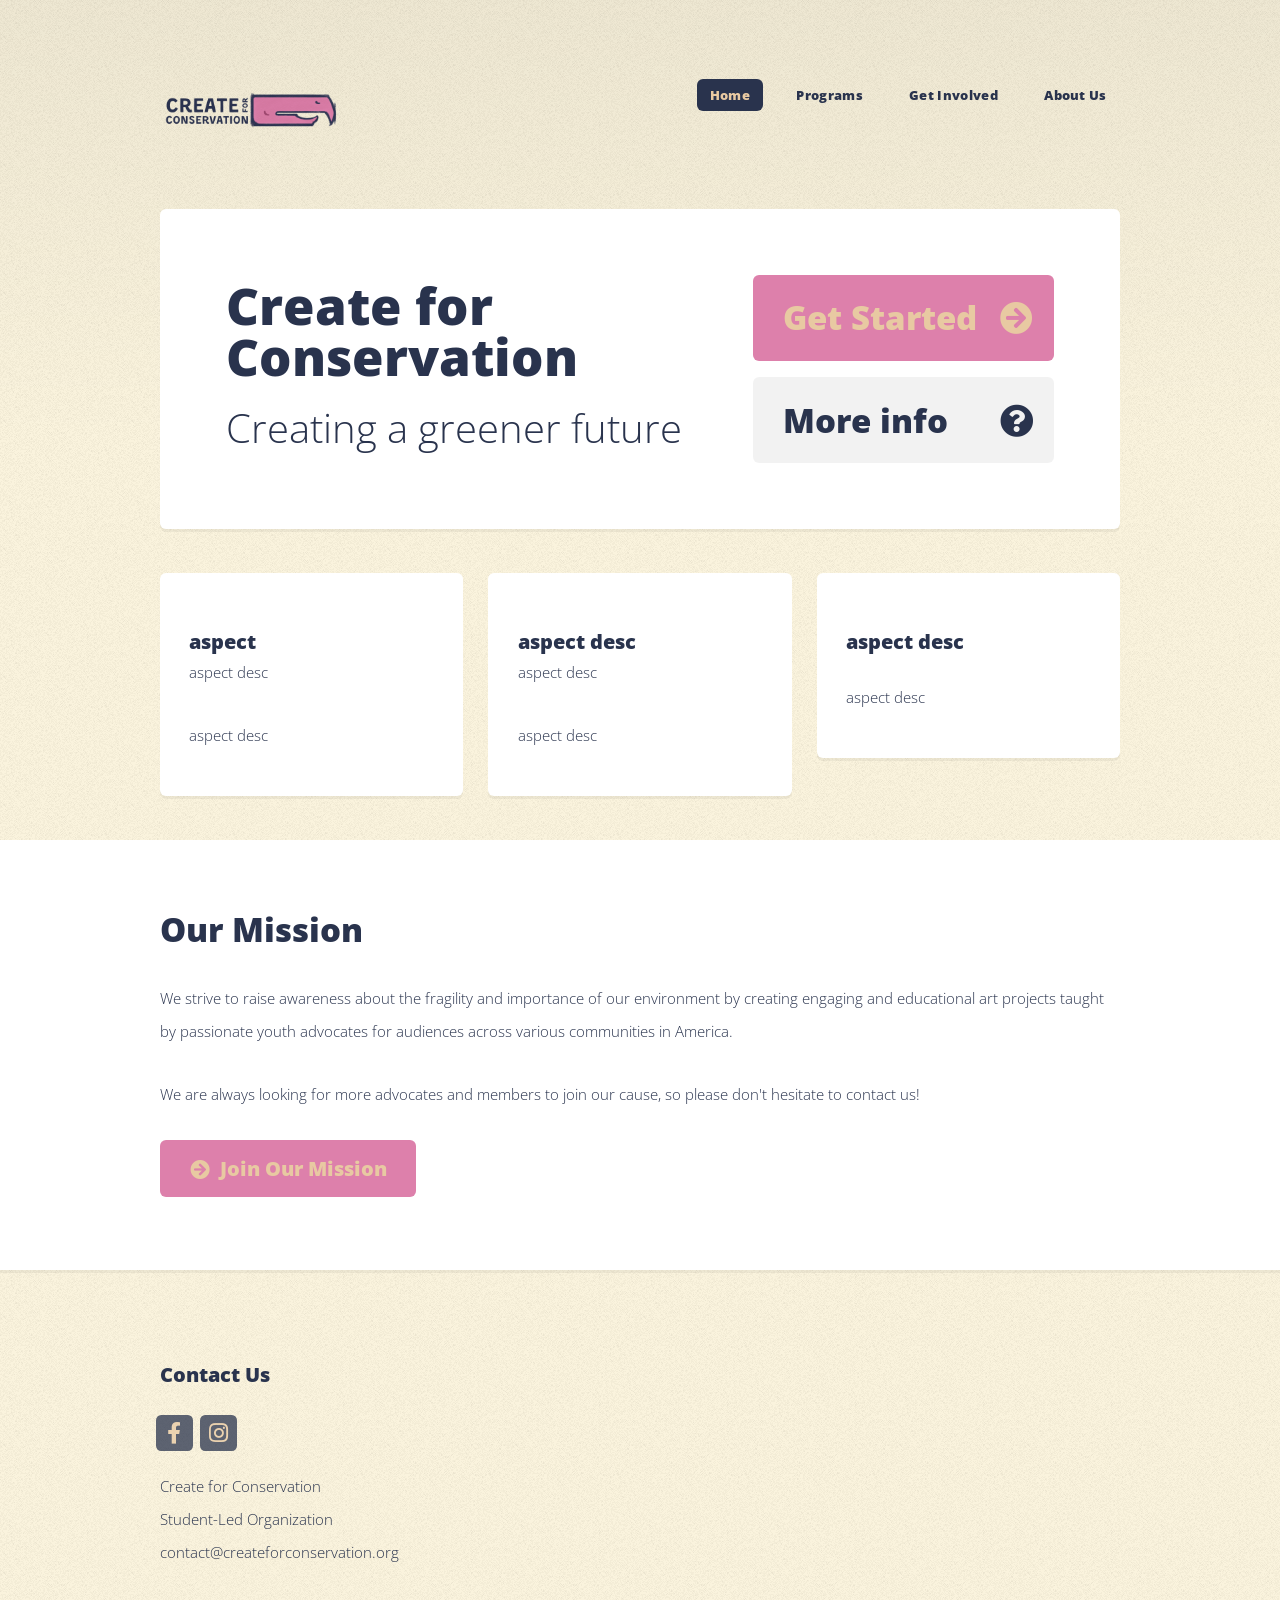
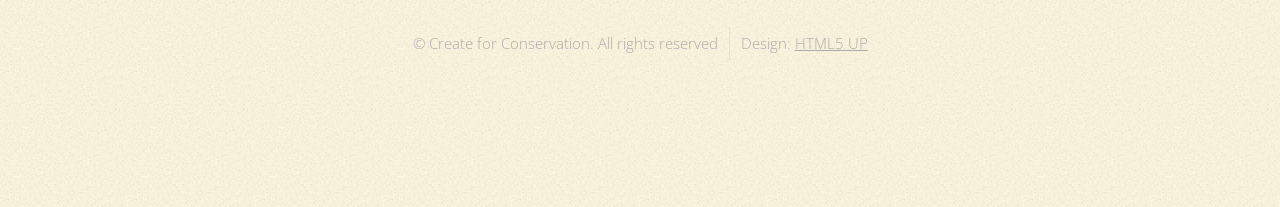
==== index.html @ e21ecfa7 "Update index.html" ====
<!DOCTYPE HTML>
<!--
	Verti by HTML5 UP
	html5up.net | @ajlkn
	Free for personal and commercial use under the CCA 3.0 license (html5up.net/license)
-->
<html>
	<head>
		<title>Create for Conservation</title>
		<meta charset="utf-8" />
		<meta name="viewport" content="width=device-width, initial-scale=1, user-scalable=no" />
		<link rel="icon" type="image/png" href="assets/css/images/C4C_Logo_no_words.png" />
		<link rel="stylesheet" href="assets/css/main.css" />
		<title>Create for Conservation</title>
		<meta charset="utf-8" />
		<meta name="viewport" content="width=device-width, initial-scale=1, user-scalable=no" />
		<link rel="stylesheet" href="assets/css/main.css" />
		<style>
			#logo img {
				max-width: 180px;
				height: auto;
			}
			html {
				scroll-behavior: smooth;
			}
		</style>
	</head>
	<body class="is-preload homepage">
		<div id="page-wrapper">

			<!-- Header -->
				<div id="header-wrapper">
					<header id="header" class="container">

						<!-- Logo -->
							<div id="logo">
								<a href="index.html"><img src="assets/css/images/C4C_Logo.png" alt="Create for Conservation" /></a>
							</div>

						<!-- Nav -->
							<nav id="nav">
								<ul>
									<li class="current"><a href="index.html">Home</a></li>
									<li>
										<a href="#">Programs</a>
										<ul>
										<li><a href="primary-program.html">Primary Program</a></li>
										<li><a href="teen-program.html">Teen Program</a></li>
									</ul>
								</li>
								<li><a href="get-involved.html">Get Involved</a></li>
									<li><a href="about-us.html">About Us</a></li>
								</ul>
							</nav>

					</header>
				</div>

			<!-- Banner -->
				<div id="banner-wrapper">
					<div id="banner" class="box container">
						<div class="row">
							<div class="col-7 col-12-medium">
								<h2>Create for Conservation</h2>
								<p>Creating a greener future</p>
							</div>
							<div class="col-5 col-12-medium">
								<ul>
									<li><a href="primary-program.html" class="button large icon solid fa-arrow-circle-right">Get Started</a></li>
									<li><a href="#main-wrapper" class="button alt large icon solid fa-question-circle">More info</a></li>
								</ul>
							</div>
						</div>
					</div>
				</div>

			<!-- Features -->
				<div id="features-wrapper">
					<div class="container">
						<div class="row">
							<div class="col-4 col-12-medium">

								<!-- Box -->
									<section class="box feature">
										<a href="#" class="image featured"><img src="images/pic01.jpg" alt="" /></a>
										<div class="inner">
											<header>
												<h2>aspect</h2>
												<p>aspect desc</p>
											</header>
											<p>aspect desc</p>
										</div>
									</section>

							</div>
							<div class="col-4 col-12-medium">

								<!-- Box -->
									<section class="box feature">
										<a href="#" class="image featured"><img src="images/pic02.jpg" alt="" /></a>
										<div class="inner">
											<header>
												<h2>aspect desc</h2>
												<p>aspect desc</p>
											</header>
											<p>aspect desc</p>
										</div>
									</section>

							</div>
							<div class="col-4 col-12-medium">

								<!-- Box -->
									<section class="box feature">
										<a href="#" class="image featured"><img src="images/pic03.jpg" alt="" /></a>
										<div class="inner">
											<header>
												<h2>aspect desc</h2>
											</header>
											<p>aspect desc</p>
										</div>
									</section>

							</div>
						</div>
					</div>
				</div>

			<!-- Main -->
				<div id="main-wrapper">
					<div class="container">
						<div class="row gtr-200">
							<div class="col-12 col-12-medium">

								<!-- Content -->
									<div id="content">
										<section class="last">
											<h2>Our Mission</h2>
											<p>We strive to raise awareness about the fragility and importance of our environment by creating engaging and educational art projects taught by passionate youth advocates for audiences across various communities in America.
</p>
											<p>We are always looking for more advocates and members to join our cause, so please don't hesitate to contact us!</p>
											<a href="get-involved.html" class="button icon solid fa-arrow-circle-right">Join Our Mission</a>
										</section>
									</div>

							</div>
						</div>
					</div>
				</div>

			<!-- Footer -->
				<div id="footer-wrapper">
					<footer id="footer" class="container">
						<div class="row">
							<div class="col-12">
								<!-- Contact -->
									<section class="widget contact last">
										<h3>Contact Us</h3>
										<ul>
											<li><a href="#" class="icon brands fa-facebook-f"><span class="label">Facebook</span></a></li>
											<li><a href="#" class="icon brands fa-instagram"><span class="label">Instagram</span></a></li>
										</ul>
										<p>Create for Conservation<br />
										Student-Led Organization<br />
										contact@createforconservation.org</p>
									</section>
							</div>
						</div>
						<div class="row">
							<div class="col-12">
								<div id="copyright">
									<ul class="menu">
										<li>&copy; Create for Conservation. All rights reserved</li><li>Design: <a href="http://html5up.net">HTML5 UP</a></li>
									</ul>
								</div>
							</div>
						</div>
					</footer>
				</div>
			</div>

		<!-- Scripts -->

			<script src="assets/js/jquery.min.js"></script>
			<script src="assets/js/jquery.dropotron.min.js"></script>
			<script src="assets/js/browser.min.js"></script>
			<script src="assets/js/breakpoints.min.js"></script>
			<script src="assets/js/util.js"></script>
			<script src="assets/js/main.js"></script>

	</body>
</html>
---- assets/css/main.css ----
@import url("fontawesome-all.min.css");
@import url("https://fonts.googleapis.com/css?family=Oleo+Script:400|Open+Sans:300,300italic,600,600italic,800");

/*
	Verti by HTML5 UP
	html5up.net | @ajlkn
	Free for personal and commercial use under the CCA 3.0 license (html5up.net/license)
*/

html, body, div, span, applet, object,
iframe, h1, h2, h3, h4, h5, h6, p, blockquote,
pre, a, abbr, acronym, address, big, cite,
code, del, dfn, em, img, ins, kbd, q, s, samp,
small, strike, strong, sub, sup, tt, var, b,
u, i, center, dl, dt, dd, ol, ul, li, fieldset,
form, label, legend, table, caption, tbody,
tfoot, thead, tr, th, td, article, aside,
canvas, details, embed, figure, figcaption,
footer, header, hgroup, menu, nav, output, ruby,
section, summary, time, mark, audio, video {
	margin: 0;
	padding: 0;
	border: 0;
	font-size: 100%;
	font: inherit;
	vertical-align: baseline;}

article, aside, details, figcaption, figure,
footer, header, hgroup, menu, nav, section {
	display: block;}

body {
	line-height: 1;
}

ol, ul {
	list-style: none;
}

blockquote, q {
	quotes: none;
}

	blockquote:before, blockquote:after, q:before, q:after {
		content: '';
		content: none;
	}

table {
	border-collapse: collapse;
	border-spacing: 0;
}

body {
	-webkit-text-size-adjust: none;
}

mark {
	background-color: transparent;
	color: inherit;
}

input::-moz-focus-inner {
	border: 0;
	padding: 0;
}

input, select, textarea {
	-moz-appearance: none;
	-webkit-appearance: none;
	-ms-appearance: none;
	appearance: none;
}

/* Basic */

	@-ms-viewport {
		width: device-width;
	}

	html {
		box-sizing: border-box;
	}

	*, *:before, *:after {
		box-sizing: inherit;
	}

	body {
		background-image: -moz-linear-gradient(top, rgba(0, 0, 0, 0.05), rgba(0, 0, 0, 0)), url("images/bg01.png");
		background-image: -webkit-linear-gradient(top, rgba(0, 0, 0, 0.05), rgba(0, 0, 0, 0)), url("images/bg01.png");
		background-image: -ms-linear-gradient(top, rgba(0, 0, 0, 0.05), rgba(0, 0, 0, 0)), url("images/bg01.png");
		background-image: linear-gradient(top, rgba(0, 0, 0, 0.05), rgba(0, 0, 0, 0)), url("images/bg01.png");
		background-color: #faf3dd;
		background-position: top left, top left;
		background-repeat: repeat-x, repeat;
		background-size: 100% 30em, auto;
		font-family: 'Open Sans', sans-serif;
		font-size: 13pt;
		color: #29334d;
		font-weight: 300;
		line-height: 2.25em;
	}

		body.is-preload *, body.is-preload *:before, body.is-preload *:after {
			-moz-animation: none !important;
			-webkit-animation: none !important;
			-ms-animation: none !important;
			animation: none !important;
			-moz-transition: none !important;
			-webkit-transition: none !important;
			-ms-transition: none !important;
			transition: none !important;
		}

	input, select, textarea {
		font-family: 'Open Sans', sans-serif;
		font-size: 13pt;
		color: #29334d;
		font-weight: 300;
		line-height: 2.25em;
	}

	a {
		color: #dd80ab;
		text-decoration: underline;
	}

		a:hover {
			text-decoration: none;
		}

	h1, h2, h3, h4, h5, h6 {
		color: #29334d;
		font-weight: 800;
	}

		h1 a, h2 a, h3 a, h4 a, h5 a, h6 a {
			color: inherit;
			text-decoration: none;
			outline: 0;
		}

	h2 {
		font-size: 2.25em;
		margin: 0 0 1.1em 0;
		line-height: 1em;
	}

	h3 {
		font-size: 1.35em;
		margin: 0 0 1em 0;
	}

	b, strong {
		font-weight: 600;
		color: #29334d;
	}

	i, em {
		font-style: italic;
	}

	br.clear {
		clear: both;
	}

	sub {
		position: relative;
		top: 0.5em;
		font-size: 0.8em;
	}

	sup {
		position: relative;
		top: -0.5em;
		font-size: 0.8em;
	}

	hr {
		border: 0;
		border-top: solid 1px #eee;
	}

	blockquote {
		border-left: solid 0.5em #eee;
		padding: 1em 0 1em 2em;
		font-style: italic;
	}

	p, ul, ol, dl, table {
		margin-bottom: 2em;
	}

/* Container */

	.container {
		margin: 0 auto;
		max-width: 100%;
		width: 1400px;
	}

		@media screen and (max-width: 1680px) {

			.container {
				width: 1200px;
			}

		}

		@media screen and (max-width: 1280px) {

			.container {
				width: 960px;
			}

		}

		@media screen and (max-width: 980px) {

			.container {
				width: 90%;
			}

		}

		@media screen and (max-width: 736px) {

			.container {
				width: 100%;
			}

		}

/* Row */

	.row {
		display: flex;
		flex-wrap: wrap;
		box-sizing: border-box;
		align-items: stretch;
	}

		.row > * {
			box-sizing: border-box;
		}

		.row.gtr-uniform > * > :last-child {
			margin-bottom: 0;
		}

		.row.aln-left {
			justify-content: flex-start;
		}

		.row.aln-center {
			justify-content: center;
		}

		.row.aln-right {
			justify-content: flex-end;
		}

		.row.aln-top {
			align-items: flex-start;
		}

		.row.aln-middle {
			align-items: center;
		}

		.row.aln-bottom {
			align-items: flex-end;
		}

		.row > .imp {
			order: -1;
		}

		.row > .col-1 {
			width: 8.33333%;
		}

		.row > .off-1 {
			margin-left: 8.33333%;
		}

		.row > .col-2 {
			width: 16.66667%;
		}

		.row > .off-2 {
			margin-left: 16.66667%;
		}

		.row > .col-3 {
			width: 25%;
		}

		.row > .off-3 {
			margin-left: 25%;
		}

		.row > .col-4 {
			width: 33.33333%;
		}

		.row > .off-4 {
			margin-left: 33.33333%;
		}

		.row > .col-5 {
			width: 41.66667%;
		}

		.row > .off-5 {
			margin-left: 41.66667%;
		}

		.row > .col-6 {
			width: 50%;
		}

		.row > .off-6 {
			margin-left: 50%;
		}

		.row > .col-7 {
			width: 58.33333%;
		}

		.row > .off-7 {
			margin-left: 58.33333%;
		}

		.row > .col-8 {
			width: 66.66667%;
		}

		.row > .off-8 {
			margin-left: 66.66667%;
		}

		.row > .col-9 {
			width: 75%;
		}

		.row > .off-9 {
			margin-left: 75%;
		}

		.row > .col-10 {
			width: 83.33333%;
		}

		.row > .off-10 {
			margin-left: 83.33333%;
		}

		.row > .col-11 {
			width: 91.66667%;
		}

		.row > .off-11 {
			margin-left: 91.66667%;
		}

		.row > .col-12 {
			width: 100%;
		}

		.row > .off-12 {
			margin-left: 100%;
		}

		.row.gtr-0 {
			margin-top: 0px;
			margin-left: 0px;
		}

			.row.gtr-0 > * {
				padding: 0px 0 0 0px;
			}

			.row.gtr-0.gtr-uniform {
				margin-top: 0px;
			}

				.row.gtr-0.gtr-uniform > * {
					padding-top: 0px;
				}

		.row.gtr-25 {
			margin-top: -10px;
			margin-left: -10px;
		}

			.row.gtr-25 > * {
				padding: 10px 0 0 10px;
			}

			.row.gtr-25.gtr-uniform {
				margin-top: -10px;
			}

				.row.gtr-25.gtr-uniform > * {
					padding-top: 10px;
				}

		.row.gtr-50 {
			margin-top: -20px;
			margin-left: -20px;
		}

			.row.gtr-50 > * {
				padding: 20px 0 0 20px;
			}

			.row.gtr-50.gtr-uniform {
				margin-top: -20px;
			}

				.row.gtr-50.gtr-uniform > * {
					padding-top: 20px;
				}

		.row {
			margin-top: -40px;
			margin-left: -40px;
		}

			.row > * {
				padding: 40px 0 0 40px;
			}

			.row.gtr-uniform {
				margin-top: -40px;
			}

				.row.gtr-uniform > * {
					padding-top: 40px;
				}

		.row.gtr-150 {
			margin-top: -60px;
			margin-left: -60px;
		}

			.row.gtr-150 > * {
				padding: 60px 0 0 60px;
			}

			.row.gtr-150.gtr-uniform {
				margin-top: -60px;
			}

				.row.gtr-150.gtr-uniform > * {
					padding-top: 60px;
				}

		.row.gtr-200 {
			margin-top: -80px;
			margin-left: -80px;
		}

			.row.gtr-200 > * {
				padding: 80px 0 0 80px;
			}

			.row.gtr-200.gtr-uniform {
				margin-top: -80px;
			}

				.row.gtr-200.gtr-uniform > * {
					padding-top: 80px;
				}

		@media screen and (max-width: 1680px) {

			.row {
				display: flex;
				flex-wrap: wrap;
				box-sizing: border-box;
				align-items: stretch;
			}

				.row > * {
					box-sizing: border-box;
				}

				.row.gtr-uniform > * > :last-child {
					margin-bottom: 0;
				}

				.row.aln-left {
					justify-content: flex-start;
				}

				.row.aln-center {
					justify-content: center;
				}

				.row.aln-right {
					justify-content: flex-end;
				}

				.row.aln-top {
					align-items: flex-start;
				}

				.row.aln-middle {
					align-items: center;
				}

				.row.aln-bottom {
					align-items: flex-end;
				}

				.row > .imp-xlarge {
					order: -1;
				}

				.row > .col-1-xlarge {
					width: 8.33333%;
				}

				.row > .off-1-xlarge {
					margin-left: 8.33333%;
				}

				.row > .col-2-xlarge {
					width: 16.66667%;
				}

				.row > .off-2-xlarge {
					margin-left: 16.66667%;
				}

				.row > .col-3-xlarge {
					width: 25%;
				}

				.row > .off-3-xlarge {
					margin-left: 25%;
				}

				.row > .col-4-xlarge {
					width: 33.33333%;
				}

				.row > .off-4-xlarge {
					margin-left: 33.33333%;
				}

				.row > .col-5-xlarge {
					width: 41.66667%;
				}

				.row > .off-5-xlarge {
					margin-left: 41.66667%;
				}

				.row > .col-6-xlarge {
					width: 50%;
				}

				.row > .off-6-xlarge {
					margin-left: 50%;
				}

				.row > .col-7-xlarge {
					width: 58.33333%;
				}

				.row > .off-7-xlarge {
					margin-left: 58.33333%;
				}

				.row > .col-8-xlarge {
					width: 66.66667%;
				}

				.row > .off-8-xlarge {
					margin-left: 66.66667%;
				}

				.row > .col-9-xlarge {
					width: 75%;
				}

				.row > .off-9-xlarge {
					margin-left: 75%;
				}

				.row > .col-10-xlarge {
					width: 83.33333%;
				}

				.row > .off-10-xlarge {
					margin-left: 83.33333%;
				}

				.row > .col-11-xlarge {
					width: 91.66667%;
				}

				.row > .off-11-xlarge {
					margin-left: 91.66667%;
				}

				.row > .col-12-xlarge {
					width: 100%;
				}

				.row > .off-12-xlarge {
					margin-left: 100%;
				}

				.row.gtr-0 {
					margin-top: 0px;
					margin-left: 0px;
				}

					.row.gtr-0 > * {
						padding: 0px 0 0 0px;
					}

					.row.gtr-0.gtr-uniform {
						margin-top: 0px;
					}

						.row.gtr-0.gtr-uniform > * {
							padding-top: 0px;
						}

				.row.gtr-25 {
					margin-top: -10px;
					margin-left: -10px;
				}

					.row.gtr-25 > * {
						padding: 10px 0 0 10px;
					}

					.row.gtr-25.gtr-uniform {
						margin-top: -10px;
					}

						.row.gtr-25.gtr-uniform > * {
							padding-top: 10px;
						}

				.row.gtr-50 {
					margin-top: -20px;
					margin-left: -20px;
				}

					.row.gtr-50 > * {
						padding: 20px 0 0 20px;
					}

					.row.gtr-50.gtr-uniform {
						margin-top: -20px;
					}

						.row.gtr-50.gtr-uniform > * {
							padding-top: 20px;
						}

				.row {
					margin-top: -40px;
					margin-left: -40px;
				}

					.row > * {
						padding: 40px 0 0 40px;
					}

					.row.gtr-uniform {
						margin-top: -40px;
					}

						.row.gtr-uniform > * {
							padding-top: 40px;
						}

				.row.gtr-150 {
					margin-top: -60px;
					margin-left: -60px;
				}

					.row.gtr-150 > * {
						padding: 60px 0 0 60px;
					}

					.row.gtr-150.gtr-uniform {
						margin-top: -60px;
					}

						.row.gtr-150.gtr-uniform > * {
							padding-top: 60px;
						}

				.row.gtr-200 {
					margin-top: -80px;
					margin-left: -80px;
				}

					.row.gtr-200 > * {
						padding: 80px 0 0 80px;
					}

					.row.gtr-200.gtr-uniform {
						margin-top: -80px;
					}

						.row.gtr-200.gtr-uniform > * {
							padding-top: 80px;
						}

		}

		@media screen and (max-width: 1280px) {

			.row {
				display: flex;
				flex-wrap: wrap;
				box-sizing: border-box;
				align-items: stretch;
			}

				.row > * {
					box-sizing: border-box;
				}

				.row.gtr-uniform > * > :last-child {
					margin-bottom: 0;
				}

				.row.aln-left {
					justify-content: flex-start;
				}

				.row.aln-center {
					justify-content: center;
				}

				.row.aln-right {
					justify-content: flex-end;
				}

				.row.aln-top {
					align-items: flex-start;
				}

				.row.aln-middle {
					align-items: center;
				}

				.row.aln-bottom {
					align-items: flex-end;
				}

				.row > .imp-large {
					order: -1;
				}

				.row > .col-1-large {
					width: 8.33333%;
				}

				.row > .off-1-large {
					margin-left: 8.33333%;
				}

				.row > .col-2-large {
					width: 16.66667%;
				}

				.row > .off-2-large {
					margin-left: 16.66667%;
				}

				.row > .col-3-large {
					width: 25%;
				}

				.row > .off-3-large {
					margin-left: 25%;
				}

				.row > .col-4-large {
					width: 33.33333%;
				}

				.row > .off-4-large {
					margin-left: 33.33333%;
				}

				.row > .col-5-large {
					width: 41.66667%;
				}

				.row > .off-5-large {
					margin-left: 41.66667%;
				}

				.row > .col-6-large {
					width: 50%;
				}

				.row > .off-6-large {
					margin-left: 50%;
				}

				.row > .col-7-large {
					width: 58.33333%;
				}

				.row > .off-7-large {
					margin-left: 58.33333%;
				}

				.row > .col-8-large {
					width: 66.66667%;
				}

				.row > .off-8-large {
					margin-left: 66.66667%;
				}

				.row > .col-9-large {
					width: 75%;
				}

				.row > .off-9-large {
					margin-left: 75%;
				}

				.row > .col-10-large {
					width: 83.33333%;
				}

				.row > .off-10-large {
					margin-left: 83.33333%;
				}

				.row > .col-11-large {
					width: 91.66667%;
				}

				.row > .off-11-large {
					margin-left: 91.66667%;
				}

				.row > .col-12-large {
					width: 100%;
				}

				.row > .off-12-large {
					margin-left: 100%;
				}

				.row.gtr-0 {
					margin-top: 0px;
					margin-left: 0px;
				}

					.row.gtr-0 > * {
						padding: 0px 0 0 0px;
					}

					.row.gtr-0.gtr-uniform {
						margin-top: 0px;
					}

						.row.gtr-0.gtr-uniform > * {
							padding-top: 0px;
						}

				.row.gtr-25 {
					margin-top: -6.25px;
					margin-left: -6.25px;
				}

					.row.gtr-25 > * {
						padding: 6.25px 0 0 6.25px;
					}

					.row.gtr-25.gtr-uniform {
						margin-top: -6.25px;
					}

						.row.gtr-25.gtr-uniform > * {
							padding-top: 6.25px;
						}

				.row.gtr-50 {
					margin-top: -12.5px;
					margin-left: -12.5px;
				}

					.row.gtr-50 > * {
						padding: 12.5px 0 0 12.5px;
					}

					.row.gtr-50.gtr-uniform {
						margin-top: -12.5px;
					}

						.row.gtr-50.gtr-uniform > * {
							padding-top: 12.5px;
						}

				.row {
					margin-top: -25px;
					margin-left: -25px;
				}

					.row > * {
						padding: 25px 0 0 25px;
					}

					.row.gtr-uniform {
						margin-top: -25px;
					}

						.row.gtr-uniform > * {
							padding-top: 25px;
						}

				.row.gtr-150 {
					margin-top: -37.5px;
					margin-left: -37.5px;
				}

					.row.gtr-150 > * {
						padding: 37.5px 0 0 37.5px;
					}

					.row.gtr-150.gtr-uniform {
						margin-top: -37.5px;
					}

						.row.gtr-150.gtr-uniform > * {
							padding-top: 37.5px;
						}

				.row.gtr-200 {
					margin-top: -50px;
					margin-left: -50px;
				}

					.row.gtr-200 > * {
						padding: 50px 0 0 50px;
					}

					.row.gtr-200.gtr-uniform {
						margin-top: -50px;
					}

						.row.gtr-200.gtr-uniform > * {
							padding-top: 50px;
						}

		}

		@media screen and (max-width: 980px) {

			.row {
				display: flex;
				flex-wrap: wrap;
				box-sizing: border-box;
				align-items: stretch;
			}

				.row > * {
					box-sizing: border-box;
				}

				.row.gtr-uniform > * > :last-child {
					margin-bottom: 0;
				}

				.row.aln-left {
					justify-content: flex-start;
				}

				.row.aln-center {
					justify-content: center;
				}

				.row.aln-right {
					justify-content: flex-end;
				}

				.row.aln-top {
					align-items: flex-start;
				}

				.row.aln-middle {
					align-items: center;
				}

				.row.aln-bottom {
					align-items: flex-end;
				}

				.row > .imp-medium {
					order: -1;
				}

				.row > .col-1-medium {
					width: 8.33333%;
				}

				.row > .off-1-medium {
					margin-left: 8.33333%;
				}

				.row > .col-2-medium {
					width: 16.66667%;
				}

				.row > .off-2-medium {
					margin-left: 16.66667%;
				}

				.row > .col-3-medium {
					width: 25%;
				}

				.row > .off-3-medium {
					margin-left: 25%;
				}

				.row > .col-4-medium {
					width: 33.33333%;
				}

				.row > .off-4-medium {
					margin-left: 33.33333%;
				}

				.row > .col-5-medium {
					width: 41.66667%;
				}

				.row > .off-5-medium {
					margin-left: 41.66667%;
				}

				.row > .col-6-medium {
					width: 50%;
				}

				.row > .off-6-medium {
					margin-left: 50%;
				}

				.row > .col-7-medium {
					width: 58.33333%;
				}

				.row > .off-7-medium {
					margin-left: 58.33333%;
				}

				.row > .col-8-medium {
					width: 66.66667%;
				}

				.row > .off-8-medium {
					margin-left: 66.66667%;
				}

				.row > .col-9-medium {
					width: 75%;
				}

				.row > .off-9-medium {
					margin-left: 75%;
				}

				.row > .col-10-medium {
					width: 83.33333%;
				}

				.row > .off-10-medium {
					margin-left: 83.33333%;
				}

				.row > .col-11-medium {
					width: 91.66667%;
				}

				.row > .off-11-medium {
					margin-left: 91.66667%;
				}

				.row > .col-12-medium {
					width: 100%;
				}

				.row > .off-12-medium {
					margin-left: 100%;
				}

				.row.gtr-0 {
					margin-top: 0px;
					margin-left: 0px;
				}

					.row.gtr-0 > * {
						padding: 0px 0 0 0px;
					}

					.row.gtr-0.gtr-uniform {
						margin-top: 0px;
					}

						.row.gtr-0.gtr-uniform > * {
							padding-top: 0px;
						}

				.row.gtr-25 {
					margin-top: -6.25px;
					margin-left: -6.25px;
				}

					.row.gtr-25 > * {
						padding: 6.25px 0 0 6.25px;
					}

					.row.gtr-25.gtr-uniform {
						margin-top: -6.25px;
					}

						.row.gtr-25.gtr-uniform > * {
							padding-top: 6.25px;
						}

				.row.gtr-50 {
					margin-top: -12.5px;
					margin-left: -12.5px;
				}

					.row.gtr-50 > * {
						padding: 12.5px 0 0 12.5px;
					}

					.row.gtr-50.gtr-uniform {
						margin-top: -12.5px;
					}

						.row.gtr-50.gtr-uniform > * {
							padding-top: 12.5px;
						}

				.row {
					margin-top: -25px;
					margin-left: -25px;
				}

					.row > * {
						padding: 25px 0 0 25px;
					}

					.row.gtr-uniform {
						margin-top: -25px;
					}

						.row.gtr-uniform > * {
							padding-top: 25px;
						}

				.row.gtr-150 {
					margin-top: -37.5px;
					margin-left: -37.5px;
				}

					.row.gtr-150 > * {
						padding: 37.5px 0 0 37.5px;
					}

					.row.gtr-150.gtr-uniform {
						margin-top: -37.5px;
					}

						.row.gtr-150.gtr-uniform > * {
							padding-top: 37.5px;
						}

				.row.gtr-200 {
					margin-top: -50px;
					margin-left: -50px;
				}

					.row.gtr-200 > * {
						padding: 50px 0 0 50px;
					}

					.row.gtr-200.gtr-uniform {
						margin-top: -50px;
					}

						.row.gtr-200.gtr-uniform > * {
							padding-top: 50px;
						}

		}

		@media screen and (max-width: 736px) {

			.row {
				display: flex;
				flex-wrap: wrap;
				box-sizing: border-box;
				align-items: stretch;
			}

				.row > * {
					box-sizing: border-box;
				}

				.row.gtr-uniform > * > :last-child {
					margin-bottom: 0;
				}

				.row.aln-left {
					justify-content: flex-start;
				}

				.row.aln-center {
					justify-content: center;
				}

				.row.aln-right {
					justify-content: flex-end;
				}

				.row.aln-top {
					align-items: flex-start;
				}

				.row.aln-middle {
					align-items: center;
				}

				.row.aln-bottom {
					align-items: flex-end;
				}

				.row > .imp-small {
					order: -1;
				}

				.row > .col-1-small {
					width: 8.33333%;
				}

				.row > .off-1-small {
					margin-left: 8.33333%;
				}

				.row > .col-2-small {
					width: 16.66667%;
				}

				.row > .off-2-small {
					margin-left: 16.66667%;
				}

				.row > .col-3-small {
					width: 25%;
				}

				.row > .off-3-small {
					margin-left: 25%;
				}

				.row > .col-4-small {
					width: 33.33333%;
				}

				.row > .off-4-small {
					margin-left: 33.33333%;
				}

				.row > .col-5-small {
					width: 41.66667%;
				}

				.row > .off-5-small {
					margin-left: 41.66667%;
				}

				.row > .col-6-small {
					width: 50%;
				}

				.row > .off-6-small {
					margin-left: 50%;
				}

				.row > .col-7-small {
					width: 58.33333%;
				}

				.row > .off-7-small {
					margin-left: 58.33333%;
				}

				.row > .col-8-small {
					width: 66.66667%;
				}

				.row > .off-8-small {
					margin-left: 66.66667%;
				}

				.row > .col-9-small {
					width: 75%;
				}

				.row > .off-9-small {
					margin-left: 75%;
				}

				.row > .col-10-small {
					width: 83.33333%;
				}

				.row > .off-10-small {
					margin-left: 83.33333%;
				}

				.row > .col-11-small {
					width: 91.66667%;
				}

				.row > .off-11-small {
					margin-left: 91.66667%;
				}

				.row > .col-12-small {
					width: 100%;
				}

				.row > .off-12-small {
					margin-left: 100%;
				}

				.row.gtr-0 {
					margin-top: 0px;
					margin-left: 0px;
				}

					.row.gtr-0 > * {
						padding: 0px 0 0 0px;
					}

					.row.gtr-0.gtr-uniform {
						margin-top: 0px;
					}

						.row.gtr-0.gtr-uniform > * {
							padding-top: 0px;
						}

				.row.gtr-25 {
					margin-top: -5px;
					margin-left: -5px;
				}

					.row.gtr-25 > * {
						padding: 5px 0 0 5px;
					}

					.row.gtr-25.gtr-uniform {
						margin-top: -5px;
					}

						.row.gtr-25.gtr-uniform > * {
							padding-top: 5px;
						}

				.row.gtr-50 {
					margin-top: -10px;
					margin-left: -10px;
				}

					.row.gtr-50 > * {
						padding: 10px 0 0 10px;
					}

					.row.gtr-50.gtr-uniform {
						margin-top: -10px;
					}

						.row.gtr-50.gtr-uniform > * {
							padding-top: 10px;
						}

				.row {
					margin-top: -20px;
					margin-left: -20px;
				}

					.row > * {
						padding: 20px 0 0 20px;
					}

					.row.gtr-uniform {
						margin-top: -20px;
					}

						.row.gtr-uniform > * {
							padding-top: 20px;
						}

				.row.gtr-150 {
					margin-top: -30px;
					margin-left: -30px;
				}

					.row.gtr-150 > * {
						padding: 30px 0 0 30px;
					}

					.row.gtr-150.gtr-uniform {
						margin-top: -30px;
					}

						.row.gtr-150.gtr-uniform > * {
							padding-top: 30px;
						}

				.row.gtr-200 {
					margin-top: -40px;
					margin-left: -40px;
				}

					.row.gtr-200 > * {
						padding: 40px 0 0 40px;
					}

					.row.gtr-200.gtr-uniform {
						margin-top: -40px;
					}

						.row.gtr-200.gtr-uniform > * {
							padding-top: 40px;
						}

		}

/* Section/Article */

	section, article {
		margin-bottom: 5em;
	}

	section > :last-child,
	article > :last-child,
	section:last-child,
	article:last-child {
		margin-bottom: 0;
	}

	header {
		margin: 0 0 2em 0;
	}

		header h2, header h3 {
			margin: 0 0 0.25em 0;
		}

		header p {
			margin: 0;
		}

	footer {
		margin: 2.5em 0 0 0;
	}

/* Forms */

	form label {
		display: block;
		font-weight: 800;
		margin: 0 0 1em 0;
		font-size: 0.8em;
		color: #29334d;
	}

	form input[type="text"],
	form input[type="email"],
	form input[type="password"],
	form select,
	form textarea {
		-webkit-appearance: none;
		display: block;
		width: 100%;
		border-radius: 8px;
		border: solid 1px #eee;
	}

		form input[type="text"]:focus,
		form input[type="email"]:focus,
		form input[type="password"]:focus,
		form select:focus,
		form textarea:focus {
			border-color: #dd80ab;
		}

	form input[type="text"],
	form input[type="email"],
	form input[type="password"] {
		line-height: 3em;
		padding: 0 1em;
	}

	form select {
		line-height: 3em;
		padding: 0 1em;
	}

	form textarea {
		min-height: 9em;
		padding: 1em;
	}

	form ::-webkit-input-placeholder {
		color: #555 !important;
	}

	form :-moz-placeholder {
		color: #555 !important;
	}

	form ::-moz-placeholder {
		color: #555 !important;
	}

	form :-ms-input-placeholder {
		color: #555 !important;
	}

	form ::-moz-focus-inner {
		border: 0;
	}

/* Tables */

	table {
		width: 100%;
	}

		table tr {
			border-top: solid 1px #eee;
		}

			table tr:first-child {
				border-top: 0;
			}

		table td {
			padding: 0.5em 1em 0.5em 1em;
		}

		table th {
			text-align: left;
			padding: 0.5em 1em 0.5em 1em;
			font-weight: 800;
			margin: 0 0 1em 0;
		}

		table thead {
			background: #404248;
			color: #fff;
		}

/* Image */

	.image {
		display: inline-block;
		outline: 0;
	}

		.image img {
			display: block;
			width: 100%;
			border-radius: 8px;
		}

		.image.fit {
			display: block;
			width: 100%;
		}

		.image.featured {
			display: block;
			width: 100%;
			margin: 0 0 2.5em 0;
		}

		.image.left {
			float: left;
			margin: 0 2em 2em 0;
		}

		.image.centered {
			display: block;
			margin: 0 0 2.5em 0;
		}

			.image.centered img {
				margin: 0 auto;
				width: auto;
			}

/* Button */

	input[type="button"],
	input[type="submit"],
	input[type="reset"],
	button,
	.button {
		-moz-transition: background-color .25s ease-in-out;
		-webkit-transition: background-color .25s ease-in-out;
		-ms-transition: background-color .25s ease-in-out;
		transition: background-color .25s ease-in-out;
		-webkit-appearance: none;
		position: relative;
		display: inline-block;
		background: #dd80ab;
		color: #e8c9a2;
		text-decoration: none;
		border-radius: 6px;
		font-weight: 800;
		outline: 0;
		border: 0;
		cursor: pointer;
		font-size: 1.35em;
		padding: 0.6em 1.5em;
	}

		input[type="button"].icon:before,
		input[type="submit"].icon:before,
		input[type="reset"].icon:before,
		button.icon:before,
		.button.icon:before {
			position: relative;
			margin-right: 0.5em;
			top: 0.05em;
		}

		input[type="button"]:hover,
		input[type="submit"]:hover,
		input[type="reset"]:hover,
		button:hover,
		.button:hover {
			background: #e99ec0;
		}

		input[type="button"]:active,
		input[type="submit"]:active,
		input[type="reset"]:active,
		button:active,
		.button:active {
			background: #d5669c;
		}

		input[type="button"].alt,
		input[type="submit"].alt,
		input[type="reset"].alt,
		button.alt,
		.button.alt {
			background: #f1f1f1;
			background: rgba(0, 0, 0, 0.05);
			color: #29334d;
		}

			input[type="button"].alt:hover,
			input[type="submit"].alt:hover,
			input[type="reset"].alt:hover,
			button.alt:hover,
			.button.alt:hover {
				background: #e8e8e8;
				background: rgba(0, 0, 0, 0.085);
			}

			input[type="button"].alt:active,
			input[type="submit"].alt:active,
			input[type="reset"].alt:active,
			button.alt:active,
			.button.alt:active {
				background: #e4e4e4;
				background: rgba(0, 0, 0, 0.15);
			}

		input[type="button"].large,
		input[type="submit"].large,
		input[type="reset"].large,
		button.large,
		.button.large {
			font-size: 2.25em;
			padding: 0.8em 0.9em;
		}

/* List */

	ul {
		list-style: disc;
		padding-left: 1em;
	}

		ul li {
			padding-left: 0.5em;
		}

		ul.style2 {
			list-style: none;
			padding-left: 0;
		}

			ul.style2 li {
				padding-left: 0;
			}

	ol {
		list-style: decimal;
		padding-left: 1.25em;
	}

		ol li {
			padding-left: 0.25em;
		}

/* Actions */

	ul.actions {
		list-style: none;
		padding-left: 0;
	}

		ul.actions li {
			display: inline-block;
			padding: 0 0 0 0.25em;
			margin: 0 0 0 0.25em;
		}

			ul.actions li:first-child {
				margin-left: 0;
				padding-left: 0;
			}

/* Menu */

	ul.menu {
		list-style: none;
		padding-left: 0;
	}

		ul.menu li {
			border-left: solid 1px #e0e0e0;
			display: inline-block;
			padding: 0 0 0 0.75em;
			margin: 0 0 0 0.75em;
		}

			ul.menu li:first-child {
				border-left: 0;
				margin-left: 0;
				padding-left: 0;
			}

/* Box */

	.box {
		background: #fff;
		border-radius: 6px;
		box-shadow: 0px 3px 0px 0px rgba(0, 0, 0, 0.05);
		padding: 2em;
	}

		.box.feature {
			padding: 0;
		}

			.box.feature .inner {
				padding: 4em 2em 3em 2em;
			}

			.box.feature h2 {
				font-size: 1.35em;
			}

			.box.feature p {
				margin: 0;
			}

			.box.feature .image {
				position: relative;
				margin: 0;
			}

				.box.feature .image img {
					border-bottom-left-radius: 0;
					border-bottom-right-radius: 0;
				}

/* Icons */

	.icon {
		text-decoration: none;
		position: relative;
		text-decoration: none;
	}

		.icon:before {
			-moz-osx-font-smoothing: grayscale;
			-webkit-font-smoothing: antialiased;
			display: inline-block;
			font-style: normal;
			font-variant: normal;
			text-rendering: auto;
			line-height: 1;
			text-transform: none !important;
			font-family: 'Font Awesome 5 Free';
			font-weight: 400;
		}

		.icon:before {
			line-height: inherit;
		}

		.icon.solid:before {
			font-weight: 900;
		}

		.icon.brands:before {
			font-family: 'Font Awesome 5 Brands';
		}

		.icon > .label {
			display: none;
		}

/* Widgets */

	.widget.thumbnails .grid {
		margin: 0 0 3em 0;
	}

	.widget.thumbnails .image {
		margin: 0;
	}

	.widget.contact ul {
		list-style: none;
		padding-left: 0;
		overflow: hidden;
		position: relative;
		left: -4px;
		top: 4px;
		margin-bottom: 1.5em;
	}

		.widget.contact ul li {
			display: inline-block;
			margin-right: 0.25em;
			padding-left: 0;
		}

			.widget.contact ul li a {
				-moz-transition: background-color .25s ease-in-out;
				-webkit-transition: background-color .25s ease-in-out;
				-ms-transition: background-color .25s ease-in-out;
				transition: background-color .25s ease-in-out;
				display: inline-block;
				width: 2.5em;
				height: 2.5em;
				text-align: center;
				line-height: 2.5em;
				border-radius: 0.35em;
				outline: 0;
				opacity: 0.75;
				text-decoration: none;
				background: #29334d;
			}

				.widget.contact ul li a:before {
					color: #e8c9a2;
					font-size: 1.5em;
					line-height: inherit;
				}

				.widget.contact ul li a:hover {
					background: #3a4666;
				}

				.widget.contact ul li a:active {
					background: #4a5a80;
				}

/* Wrappers */

	#header-wrapper {
		padding: 4.5em 0 3em 0;
	}

	#features-wrapper {
		padding: 3em 0 3em 0;
	}

	#main-wrapper {
		background: #fff;
		box-shadow: 0px 3px 0px 0px rgba(0, 0, 0, 0.05);
		padding: 5em 0 5em 0;
	}

	#footer-wrapper {
		padding: 6em 0 8em 0;
	}

/* Header */

	#header {
		position: relative;
	}

/* Logo */

	#logo {
		display: inline-block;
	}

		#logo h1 {
			background: #dd80ab;
			color: #e8c9a2;
			border-radius: 6px;
			font-family: 'Oleo Script', serif;
			font-weight: 400;
			padding: 0.25em 0.2em 0.25em 0.2em;
			font-size: 3.25em;
			letter-spacing: 0.05em;
			display: inline-block;
			vertical-align: middle;
		}

		#logo span {
			font-weight: 800;
			line-height: 4.5em;
			letter-spacing: 0.025em;
			font-size: 0.9em;
			vertical-align: middle;
			margin: 0 0 0 1.25em;
		}

/* Nav */

	#nav {
		position: absolute;
		right: 0;
		top: 0;
		font-size: 0.9em;
	}

		#nav ul {
			list-style: none;
			padding-left: 0;
		}

			#nav ul li {
				float: left;
				line-height: 4.5em;
				padding-left: 1.5em;
			}

				#nav ul li a, #nav ul li span {
					-moz-transition: background-color .25s ease-in-out;
					-webkit-transition: background-color .25s ease-in-out;
					-ms-transition: background-color .25s ease-in-out;
					transition: background-color .25s ease-in-out;
					font-weight: 800;
					letter-spacing: 0.025em;
					color: #29334d;
					text-decoration: none;
					border-radius: 6px;
					padding: 0.5em 1em 0.5em 1em;
				}

				#nav ul li > ul {
					display: none;
				}

				#nav ul li:hover a, #nav ul li:hover span {
					background: #fff;
				}

				#nav ul li.active a, #nav ul li.active span {
					background: #fff;
				}

				#nav ul li.current a {
					background: #29334d;
					color: #e8c9a2;
				}

	.dropotron {
		background: #fff;
		letter-spacing: 0.025em;
		color: #29334d;
		text-decoration: none;
		border-radius: 6px;
		padding: 0.75em 0;
		min-width: 15em;
		box-shadow: inset 0 0 0 1px rgba(0, 0, 0, 0.1), 0 0.25em 0.25em 0.1em rgba(0, 0, 0, 0.025);
		margin-top: calc(-0.75em + 1px);
		margin-left: -1px;
		list-style: none;
		padding-left: 0;
	}

		.dropotron li {
			border-top: solid 1px #eee;
			line-height: 3em;
			padding-left: 0;
		}

			.dropotron li:first-child {
				border-top: 0;
			}

			.dropotron li > a, .dropotron li > span {
				-moz-transition: color .25s ease-in-out, background-color .25s ease-in-out;
				-webkit-transition: color .25s ease-in-out, background-color .25s ease-in-out;
				-ms-transition: color .25s ease-in-out, background-color .25s ease-in-out;
				transition: color .25s ease-in-out, background-color .25s ease-in-out;
				text-decoration: none;
				color: inherit;
				display: block;
				padding: 0 1.5em;
			}

				.dropotron li > a:hover, .dropotron li > span:hover {
					background: #faf3dd;
				}

			.dropotron li.active > a, .dropotron li.active > span {
				background: #faf3dd;
			}

		.dropotron.level-0 {
			font-size: 0.8em;
			margin-left: 1.5em;
			margin-top: 0;
		}

			.dropotron.level-0:before {
				content: '';
				position: absolute;
				top: -0.5em;
				left: 1em;
				border-bottom: solid 0.75em #ffffff;
				border-left: solid 0.75em transparent;
				border-right: solid 0.75em transparent;
				z-index: 1;
			}

/* Banner */

	#banner {
		position: relative;
		padding: 4.5em;
	}

		#banner h2 {
			font-size: 3.5em;
			margin: 0.1em 0 0.35em 0;
		}

		#banner p {
			font-size: 2.75em;
			line-height: 1.35em;
			margin: 0;
		}

		#banner .button {
			width: 100%;
			margin-bottom: 0.5em;
		}

			#banner .button.icon:before {
				position: absolute;
				right: 0.15em;
				top: 50%;
				margin-top: -0.5em;
			}

			#banner .button.alt {
				margin-bottom: 0;
			}

		#banner ul {
			list-style: none;
			padding-left: 0;
			margin: 0 0 0 2em;
		}

			#banner ul li {
				padding-left: 0;
			}

/* Footer */

	#footer {
		margin-top: 0;
	}

		#footer a {
			color: inherit;
		}

	#copyright {
		color: #aaa;
		padding: 4em 0 0 0;
		text-align: center;
	}

		#copyright a {
			color: inherit;
		}

/* XLarge */

	@media screen and (max-width: 1680px) {

		/* Basic */

			body, input, select, textarea {
				font-size: 12pt;
			}

	}

/* Large */

	@media screen and (max-width: 1280px) {

		/* Basic */

			body, input, select, textarea {
				font-size: 11pt;
			}

	}

/* Medium */

	#navPanel, #navToggle {
		display: none;
	}

	@media screen and (max-width: 980px) {

		/* Basic */

			html, body {
				overflow-x: hidden;
			}

			body, input, select, textarea {
				font-size: 11pt;
			}

		/* Section/Article */

			section, article {
				clear: both;
				margin-bottom: 3em !important;
			}

			section.last, article.last {
				margin-bottom: 0 !important;
			}

		/* Image */

			.image.left {
				width: 25%;
				margin-bottom: 2em !important;
			}

		/* Menu */

			ul.menu li {
				display: block;
				border: 0 !important;
				padding: 0 !important;
				margin: 0 !important;
			}

		/* Actions */

			ul.actions li {
				display: block;
				padding: 0;
				margin: 1em 0 0 0;
			}

				ul.actions li:first-child {
					margin-top: 0;
				}

		/* Button */

			input[type="button"],
			input[type="submit"],
			input[type="reset"],
			button,
			.button {
				width: 100%;
				text-align: center;
				font-size: 1.35em;
				padding: 0.85em 0 !important;
			}

				input[type="button"].icon,
				input[type="submit"].icon,
				input[type="reset"].icon,
				button.icon,
				.button.icon {
					padding-right: 0.75em !important;
				}

					input[type="button"].icon:before,
					input[type="submit"].icon:before,
					input[type="reset"].icon:before,
					button.icon:before,
					.button.icon:before {
						margin-right: 0.5em;
						top: 0.05em;
					}

		/* Wrappers */

			#header-wrapper {
				padding: 3em 0 1em 0;
				text-align: center;
			}

			#footer-wrapper {
				padding: 6em 0 4em 0;
			}

		/* Header */

			#header {
				margin: 0 auto;
			}

		/* Logo */

			#logo span {
				display: block;
				margin: 0;
			}

		/* Nav */

			#nav {
				display: none;
			}

		/* Banner */

			#banner {
				padding: 4.5em 3em;
				text-align: center;
			}

				#banner ul {
					margin: 2em 0 0 0;
				}

				#banner .button.icon:before {
					position: relative;
					right: auto;
					top: auto;
				}

		/* Content */

			#content {
				border-bottom: solid 1px #e8e8e8;
				padding-bottom: 4em;
				margin-bottom: 0 !important;
			}

				#content > :last-child {
					margin-bottom: 0 !important;
				}

			#sidebar > :last-child {
				margin-bottom: 0 !important;
			}

		/* Footer */

			#copyright {
				padding: 0;
			}

		/* Nav */

			#page-wrapper {
				-moz-backface-visibility: hidden;
				-webkit-backface-visibility: hidden;
				-ms-backface-visibility: hidden;
				backface-visibility: hidden;
				-moz-transition: -moz-transform 0.5s ease;
				-webkit-transition: -webkit-transform 0.5s ease;
				-ms-transition: -ms-transform 0.5s ease;
				transition: transform 0.5s ease;
				padding-bottom: 1px;
			}

			#navToggle {
				-moz-backface-visibility: hidden;
				-webkit-backface-visibility: hidden;
				-ms-backface-visibility: hidden;
				backface-visibility: hidden;
				-moz-transition: -moz-transform 0.5s ease;
				-webkit-transition: -webkit-transform 0.5s ease;
				-ms-transition: -ms-transform 0.5s ease;
				transition: transform 0.5s ease;
				display: block;
				height: 44px;
				left: 0;
				position: fixed;
				top: 0;
				width: 100%;
				z-index: 10001;
			}

				#navToggle .toggle {
					text-decoration: none;
					width: 70px;
					height: 50px;
					opacity: 0.35;
				}

					#navToggle .toggle:before {
						-moz-osx-font-smoothing: grayscale;
						-webkit-font-smoothing: antialiased;
						display: inline-block;
						font-style: normal;
						font-variant: normal;
						text-rendering: auto;
						line-height: 1;
						text-transform: none !important;
						font-family: 'Font Awesome 5 Free';
						font-weight: 900;
					}

					#navToggle .toggle:before {
						display: inline-block;
						text-decoration: none;
						position: absolute;
						left: 6px;
						top: 6px;
						background: rgba(0, 0, 0, 0.5);
						width: 58px;
						height: 38px;
						border-radius: 6px;
						content: '\f0c9';
						color: #fff;
						text-align: center;
						line-height: 38px;
						font-size: 20px;
					}

					#navToggle .toggle:active {
						opacity: 0.75;
					}

			#navPanel {
				-moz-backface-visibility: hidden;
				-webkit-backface-visibility: hidden;
				-ms-backface-visibility: hidden;
				backface-visibility: hidden;
				-moz-transform: translateX(-275px);
				-webkit-transform: translateX(-275px);
				-ms-transform: translateX(-275px);
				transform: translateX(-275px);
				-moz-transition: -moz-transform 0.5s ease;
				-webkit-transition: -webkit-transform 0.5s ease;
				-ms-transition: -ms-transform 0.5s ease;
				transition: transform 0.5s ease;
				display: block;
				height: 100%;
				left: 0;
				overflow-y: auto;
				position: fixed;
				top: 0;
				width: 275px;
				z-index: 10002;
				background: #fff;
				box-shadow: inset -3px 0px 0px 0px #dfdfdf;
				padding: 0 23px 0 20px;
			}

				#navPanel .link {
					display: block;
					text-decoration: none;
					height: 54px;
					line-height: 54px;
					border-top: solid 1px #e8e8e8;
					color: #29334d;
				}

					#navPanel .link:first-child {
						border-top: 0;
					}

				#navPanel .indent-1 {
					display: inline-block;
					width: 1em;
				}

				#navPanel .indent-2 {
					display: inline-block;
					width: 2em;
				}

				#navPanel .indent-3 {
					display: inline-block;
					width: 3em;
				}

				#navPanel .indent-4 {
					display: inline-block;
					width: 4em;
				}

				#navPanel .indent-5 {
					display: inline-block;
					width: 5em;
				}

				#navPanel .depth-0 {
					color: #29334d;
					font-weight: 800;
				}

			body.navPanel-visible #page-wrapper {
				-moz-transform: translateX(275px);
				-webkit-transform: translateX(275px);
				-ms-transform: translateX(275px);
				transform: translateX(275px);
			}

			body.navPanel-visible #navToggle {
				-moz-transform: translateX(275px);
				-webkit-transform: translateX(275px);
				-ms-transform: translateX(275px);
				transform: translateX(275px);
			}

			body.navPanel-visible #navPanel {
				-moz-transform: translateX(0);
				-webkit-transform: translateX(0);
				-ms-transform: translateX(0);
				transform: translateX(0);
			}

	}

/* Small */

	@media screen and (max-width: 736px) {

		/* Basic */

			body, input, select, textarea {
				line-height: 2em;
			}

			h2, h3, h4, h5, h6 {
				font-size: 13pt;
				margin: 0 0 1em 0;
			}

		/* Section/Article */

			section, article {
				clear: both;
				margin-bottom: 3em !important;
			}

			section.last, article.last {
				margin-bottom: 0 !important;
			}

		/* Image */

			.image.left {
				width: 25%;
				margin-bottom: 2em !important;
			}

		/* Menu */

			ul.menu li {
				display: block;
				border: 0 !important;
				padding: 0 !important;
				margin: 0 !important;
			}

		/* Actions */

			ul.actions li {
				display: block;
				padding: 0;
				margin: 1em 0 0 0;
			}

				ul.actions li:first-child {
					margin-top: 0;
				}

		/* Button */

			input[type="button"],
			input[type="submit"],
			input[type="reset"],
			button,
			.button {
				width: 100%;
				text-align: center;
				font-size: 1.25em !important;
				padding: 0.65em 0 !important;
			}

				input[type="button"].icon,
				input[type="submit"].icon,
				input[type="reset"].icon,
				button.icon,
				.button.icon {
					padding-right: 0.75em !important;
				}

					input[type="button"].icon:before,
					input[type="submit"].icon:before,
					input[type="reset"].icon:before,
					button.icon:before,
					.button.icon:before {
						margin-right: 0.5em;
						top: 0.05em;
					}

		/* Box */

			.box {
				padding: 15px 15px 15px 15px;
				margin: 0;
			}

				.box.feature {
					margin: 20px 0 0 0 !important;
					padding: 0;
				}

					.box.feature .inner {
						padding: 30px 15px 30px 15px;
					}

					.box.feature p {
						margin: 0;
					}

					.box.feature .image {
						position: relative;
						margin: 0;
					}

						.box.feature .image img {
							border-bottom-left-radius: 0;
							border-bottom-right-radius: 0;
						}

		/* Widgets */

			.widget.thumbnails .image {
				margin: 0;
			}

			.widget.thumbnails .x {
				padding: 1em 0.5em 0 0;
			}

			.widget.thumbnails .y {
				padding: 1em 0 0 0.5em;
			}

			.widget.thumbnails .row:first-child .x, .widget.thumbnails .row:first-child .y {
				padding-top: 0;
			}

		/* Wrappers */

			#header-wrapper {
				padding: 3em 0 1.5em 0;
			}

			#banner-wrapper {
				padding: 0 15px 0 15px;
			}

			#features-wrapper {
				padding: 0 15px 40px 15px;
			}

			#main-wrapper, #footer-wrapper {
				padding: 40px 30px 40px 30px;
			}

		/* Logo */

			#logo h1 {
				font-size: 2.75em;
				padding: 0.2em 0.275em;
			}

			#logo span {
				line-height: 3em;
			}

		/* Banner */

			#banner {
				text-align: center;
				padding: 15px 15px 15px 15px;
				margin: 0 auto !important;
			}

				#banner h2 {
					font-size: 2em;
					margin: 0.75em 0 0.5em 0;
				}

				#banner p {
					font-size: 1.5em;
					line-height: 1.5em;
					margin: 0;
				}

				#banner ul {
					margin: 0;
				}

				#banner .button {
					margin: 0 0 1em 0;
				}

		/* Content */

			#content {
				padding-bottom: 3em;
			}

		/* Footer */

			#footer section {
				border-bottom: solid 1px #ccc;
				padding-bottom: 3em;
				margin-bottom: 1em !important;
			}

			#copyright {
				text-align: left;
			}

	}
---- assets/css/main.css ----
@import url("fontawesome-all.min.css");
@import url("https://fonts.googleapis.com/css?family=Oleo+Script:400|Open+Sans:300,300italic,600,600italic,800");

/*
	Verti by HTML5 UP
	html5up.net | @ajlkn
	Free for personal and commercial use under the CCA 3.0 license (html5up.net/license)
*/

html, body, div, span, applet, object,
iframe, h1, h2, h3, h4, h5, h6, p, blockquote,
pre, a, abbr, acronym, address, big, cite,
code, del, dfn, em, img, ins, kbd, q, s, samp,
small, strike, strong, sub, sup, tt, var, b,
u, i, center, dl, dt, dd, ol, ul, li, fieldset,
form, label, legend, table, caption, tbody,
tfoot, thead, tr, th, td, article, aside,
canvas, details, embed, figure, figcaption,
footer, header, hgroup, menu, nav, output, ruby,
section, summary, time, mark, audio, video {
	margin: 0;
	padding: 0;
	border: 0;
	font-size: 100%;
	font: inherit;
	vertical-align: baseline;}

article, aside, details, figcaption, figure,
footer, header, hgroup, menu, nav, section {
	display: block;}

body {
	line-height: 1;
}

ol, ul {
	list-style: none;
}

blockquote, q {
	quotes: none;
}

	blockquote:before, blockquote:after, q:before, q:after {
		content: '';
		content: none;
	}

table {
	border-collapse: collapse;
	border-spacing: 0;
}

body {
	-webkit-text-size-adjust: none;
}

mark {
	background-color: transparent;
	color: inherit;
}

input::-moz-focus-inner {
	border: 0;
	padding: 0;
}

input, select, textarea {
	-moz-appearance: none;
	-webkit-appearance: none;
	-ms-appearance: none;
	appearance: none;
}

/* Basic */

	@-ms-viewport {
		width: device-width;
	}

	html {
		box-sizing: border-box;
	}

	*, *:before, *:after {
		box-sizing: inherit;
	}

	body {
		background-image: -moz-linear-gradient(top, rgba(0, 0, 0, 0.05), rgba(0, 0, 0, 0)), url("images/bg01.png");
		background-image: -webkit-linear-gradient(top, rgba(0, 0, 0, 0.05), rgba(0, 0, 0, 0)), url("images/bg01.png");
		background-image: -ms-linear-gradient(top, rgba(0, 0, 0, 0.05), rgba(0, 0, 0, 0)), url("images/bg01.png");
		background-image: linear-gradient(top, rgba(0, 0, 0, 0.05), rgba(0, 0, 0, 0)), url("images/bg01.png");
		background-color: #faf3dd;
		background-position: top left, top left;
		background-repeat: repeat-x, repeat;
		background-size: 100% 30em, auto;
		font-family: 'Open Sans', sans-serif;
		font-size: 13pt;
		color: #29334d;
		font-weight: 300;
		line-height: 2.25em;
	}

		body.is-preload *, body.is-preload *:before, body.is-preload *:after {
			-moz-animation: none !important;
			-webkit-animation: none !important;
			-ms-animation: none !important;
			animation: none !important;
			-moz-transition: none !important;
			-webkit-transition: none !important;
			-ms-transition: none !important;
			transition: none !important;
		}

	input, select, textarea {
		font-family: 'Open Sans', sans-serif;
		font-size: 13pt;
		color: #29334d;
		font-weight: 300;
		line-height: 2.25em;
	}

	a {
		color: #dd80ab;
		text-decoration: underline;
	}

		a:hover {
			text-decoration: none;
		}

	h1, h2, h3, h4, h5, h6 {
		color: #29334d;
		font-weight: 800;
	}

		h1 a, h2 a, h3 a, h4 a, h5 a, h6 a {
			color: inherit;
			text-decoration: none;
			outline: 0;
		}

	h2 {
		font-size: 2.25em;
		margin: 0 0 1.1em 0;
		line-height: 1em;
	}

	h3 {
		font-size: 1.35em;
		margin: 0 0 1em 0;
	}

	b, strong {
		font-weight: 600;
		color: #29334d;
	}

	i, em {
		font-style: italic;
	}

	br.clear {
		clear: both;
	}

	sub {
		position: relative;
		top: 0.5em;
		font-size: 0.8em;
	}

	sup {
		position: relative;
		top: -0.5em;
		font-size: 0.8em;
	}

	hr {
		border: 0;
		border-top: solid 1px #eee;
	}

	blockquote {
		border-left: solid 0.5em #eee;
		padding: 1em 0 1em 2em;
		font-style: italic;
	}

	p, ul, ol, dl, table {
		margin-bottom: 2em;
	}

/* Container */

	.container {
		margin: 0 auto;
		max-width: 100%;
		width: 1400px;
	}

		@media screen and (max-width: 1680px) {

			.container {
				width: 1200px;
			}

		}

		@media screen and (max-width: 1280px) {

			.container {
				width: 960px;
			}

		}

		@media screen and (max-width: 980px) {

			.container {
				width: 90%;
			}

		}

		@media screen and (max-width: 736px) {

			.container {
				width: 100%;
			}

		}

/* Row */

	.row {
		display: flex;
		flex-wrap: wrap;
		box-sizing: border-box;
		align-items: stretch;
	}

		.row > * {
			box-sizing: border-box;
		}

		.row.gtr-uniform > * > :last-child {
			margin-bottom: 0;
		}

		.row.aln-left {
			justify-content: flex-start;
		}

		.row.aln-center {
			justify-content: center;
		}

		.row.aln-right {
			justify-content: flex-end;
		}

		.row.aln-top {
			align-items: flex-start;
		}

		.row.aln-middle {
			align-items: center;
		}

		.row.aln-bottom {
			align-items: flex-end;
		}

		.row > .imp {
			order: -1;
		}

		.row > .col-1 {
			width: 8.33333%;
		}

		.row > .off-1 {
			margin-left: 8.33333%;
		}

		.row > .col-2 {
			width: 16.66667%;
		}

		.row > .off-2 {
			margin-left: 16.66667%;
		}

		.row > .col-3 {
			width: 25%;
		}

		.row > .off-3 {
			margin-left: 25%;
		}

		.row > .col-4 {
			width: 33.33333%;
		}

		.row > .off-4 {
			margin-left: 33.33333%;
		}

		.row > .col-5 {
			width: 41.66667%;
		}

		.row > .off-5 {
			margin-left: 41.66667%;
		}

		.row > .col-6 {
			width: 50%;
		}

		.row > .off-6 {
			margin-left: 50%;
		}

		.row > .col-7 {
			width: 58.33333%;
		}

		.row > .off-7 {
			margin-left: 58.33333%;
		}

		.row > .col-8 {
			width: 66.66667%;
		}

		.row > .off-8 {
			margin-left: 66.66667%;
		}

		.row > .col-9 {
			width: 75%;
		}

		.row > .off-9 {
			margin-left: 75%;
		}

		.row > .col-10 {
			width: 83.33333%;
		}

		.row > .off-10 {
			margin-left: 83.33333%;
		}

		.row > .col-11 {
			width: 91.66667%;
		}

		.row > .off-11 {
			margin-left: 91.66667%;
		}

		.row > .col-12 {
			width: 100%;
		}

		.row > .off-12 {
			margin-left: 100%;
		}

		.row.gtr-0 {
			margin-top: 0px;
			margin-left: 0px;
		}

			.row.gtr-0 > * {
				padding: 0px 0 0 0px;
			}

			.row.gtr-0.gtr-uniform {
				margin-top: 0px;
			}

				.row.gtr-0.gtr-uniform > * {
					padding-top: 0px;
				}

		.row.gtr-25 {
			margin-top: -10px;
			margin-left: -10px;
		}

			.row.gtr-25 > * {
				padding: 10px 0 0 10px;
			}

			.row.gtr-25.gtr-uniform {
				margin-top: -10px;
			}

				.row.gtr-25.gtr-uniform > * {
					padding-top: 10px;
				}

		.row.gtr-50 {
			margin-top: -20px;
			margin-left: -20px;
		}

			.row.gtr-50 > * {
				padding: 20px 0 0 20px;
			}

			.row.gtr-50.gtr-uniform {
				margin-top: -20px;
			}

				.row.gtr-50.gtr-uniform > * {
					padding-top: 20px;
				}

		.row {
			margin-top: -40px;
			margin-left: -40px;
		}

			.row > * {
				padding: 40px 0 0 40px;
			}

			.row.gtr-uniform {
				margin-top: -40px;
			}

				.row.gtr-uniform > * {
					padding-top: 40px;
				}

		.row.gtr-150 {
			margin-top: -60px;
			margin-left: -60px;
		}

			.row.gtr-150 > * {
				padding: 60px 0 0 60px;
			}

			.row.gtr-150.gtr-uniform {
				margin-top: -60px;
			}

				.row.gtr-150.gtr-uniform > * {
					padding-top: 60px;
				}

		.row.gtr-200 {
			margin-top: -80px;
			margin-left: -80px;
		}

			.row.gtr-200 > * {
				padding: 80px 0 0 80px;
			}

			.row.gtr-200.gtr-uniform {
				margin-top: -80px;
			}

				.row.gtr-200.gtr-uniform > * {
					padding-top: 80px;
				}

		@media screen and (max-width: 1680px) {

			.row {
				display: flex;
				flex-wrap: wrap;
				box-sizing: border-box;
				align-items: stretch;
			}

				.row > * {
					box-sizing: border-box;
				}

				.row.gtr-uniform > * > :last-child {
					margin-bottom: 0;
				}

				.row.aln-left {
					justify-content: flex-start;
				}

				.row.aln-center {
					justify-content: center;
				}

				.row.aln-right {
					justify-content: flex-end;
				}

				.row.aln-top {
					align-items: flex-start;
				}

				.row.aln-middle {
					align-items: center;
				}

				.row.aln-bottom {
					align-items: flex-end;
				}

				.row > .imp-xlarge {
					order: -1;
				}

				.row > .col-1-xlarge {
					width: 8.33333%;
				}

				.row > .off-1-xlarge {
					margin-left: 8.33333%;
				}

				.row > .col-2-xlarge {
					width: 16.66667%;
				}

				.row > .off-2-xlarge {
					margin-left: 16.66667%;
				}

				.row > .col-3-xlarge {
					width: 25%;
				}

				.row > .off-3-xlarge {
					margin-left: 25%;
				}

				.row > .col-4-xlarge {
					width: 33.33333%;
				}

				.row > .off-4-xlarge {
					margin-left: 33.33333%;
				}

				.row > .col-5-xlarge {
					width: 41.66667%;
				}

				.row > .off-5-xlarge {
					margin-left: 41.66667%;
				}

				.row > .col-6-xlarge {
					width: 50%;
				}

				.row > .off-6-xlarge {
					margin-left: 50%;
				}

				.row > .col-7-xlarge {
					width: 58.33333%;
				}

				.row > .off-7-xlarge {
					margin-left: 58.33333%;
				}

				.row > .col-8-xlarge {
					width: 66.66667%;
				}

				.row > .off-8-xlarge {
					margin-left: 66.66667%;
				}

				.row > .col-9-xlarge {
					width: 75%;
				}

				.row > .off-9-xlarge {
					margin-left: 75%;
				}

				.row > .col-10-xlarge {
					width: 83.33333%;
				}

				.row > .off-10-xlarge {
					margin-left: 83.33333%;
				}

				.row > .col-11-xlarge {
					width: 91.66667%;
				}

				.row > .off-11-xlarge {
					margin-left: 91.66667%;
				}

				.row > .col-12-xlarge {
					width: 100%;
				}

				.row > .off-12-xlarge {
					margin-left: 100%;
				}

				.row.gtr-0 {
					margin-top: 0px;
					margin-left: 0px;
				}

					.row.gtr-0 > * {
						padding: 0px 0 0 0px;
					}

					.row.gtr-0.gtr-uniform {
						margin-top: 0px;
					}

						.row.gtr-0.gtr-uniform > * {
							padding-top: 0px;
						}

				.row.gtr-25 {
					margin-top: -10px;
					margin-left: -10px;
				}

					.row.gtr-25 > * {
						padding: 10px 0 0 10px;
					}

					.row.gtr-25.gtr-uniform {
						margin-top: -10px;
					}

						.row.gtr-25.gtr-uniform > * {
							padding-top: 10px;
						}

				.row.gtr-50 {
					margin-top: -20px;
					margin-left: -20px;
				}

					.row.gtr-50 > * {
						padding: 20px 0 0 20px;
					}

					.row.gtr-50.gtr-uniform {
						margin-top: -20px;
					}

						.row.gtr-50.gtr-uniform > * {
							padding-top: 20px;
						}

				.row {
					margin-top: -40px;
					margin-left: -40px;
				}

					.row > * {
						padding: 40px 0 0 40px;
					}

					.row.gtr-uniform {
						margin-top: -40px;
					}

						.row.gtr-uniform > * {
							padding-top: 40px;
						}

				.row.gtr-150 {
					margin-top: -60px;
					margin-left: -60px;
				}

					.row.gtr-150 > * {
						padding: 60px 0 0 60px;
					}

					.row.gtr-150.gtr-uniform {
						margin-top: -60px;
					}

						.row.gtr-150.gtr-uniform > * {
							padding-top: 60px;
						}

				.row.gtr-200 {
					margin-top: -80px;
					margin-left: -80px;
				}

					.row.gtr-200 > * {
						padding: 80px 0 0 80px;
					}

					.row.gtr-200.gtr-uniform {
						margin-top: -80px;
					}

						.row.gtr-200.gtr-uniform > * {
							padding-top: 80px;
						}

		}

		@media screen and (max-width: 1280px) {

			.row {
				display: flex;
				flex-wrap: wrap;
				box-sizing: border-box;
				align-items: stretch;
			}

				.row > * {
					box-sizing: border-box;
				}

				.row.gtr-uniform > * > :last-child {
					margin-bottom: 0;
				}

				.row.aln-left {
					justify-content: flex-start;
				}

				.row.aln-center {
					justify-content: center;
				}

				.row.aln-right {
					justify-content: flex-end;
				}

				.row.aln-top {
					align-items: flex-start;
				}

				.row.aln-middle {
					align-items: center;
				}

				.row.aln-bottom {
					align-items: flex-end;
				}

				.row > .imp-large {
					order: -1;
				}

				.row > .col-1-large {
					width: 8.33333%;
				}

				.row > .off-1-large {
					margin-left: 8.33333%;
				}

				.row > .col-2-large {
					width: 16.66667%;
				}

				.row > .off-2-large {
					margin-left: 16.66667%;
				}

				.row > .col-3-large {
					width: 25%;
				}

				.row > .off-3-large {
					margin-left: 25%;
				}

				.row > .col-4-large {
					width: 33.33333%;
				}

				.row > .off-4-large {
					margin-left: 33.33333%;
				}

				.row > .col-5-large {
					width: 41.66667%;
				}

				.row > .off-5-large {
					margin-left: 41.66667%;
				}

				.row > .col-6-large {
					width: 50%;
				}

				.row > .off-6-large {
					margin-left: 50%;
				}

				.row > .col-7-large {
					width: 58.33333%;
				}

				.row > .off-7-large {
					margin-left: 58.33333%;
				}

				.row > .col-8-large {
					width: 66.66667%;
				}

				.row > .off-8-large {
					margin-left: 66.66667%;
				}

				.row > .col-9-large {
					width: 75%;
				}

				.row > .off-9-large {
					margin-left: 75%;
				}

				.row > .col-10-large {
					width: 83.33333%;
				}

				.row > .off-10-large {
					margin-left: 83.33333%;
				}

				.row > .col-11-large {
					width: 91.66667%;
				}

				.row > .off-11-large {
					margin-left: 91.66667%;
				}

				.row > .col-12-large {
					width: 100%;
				}

				.row > .off-12-large {
					margin-left: 100%;
				}

				.row.gtr-0 {
					margin-top: 0px;
					margin-left: 0px;
				}

					.row.gtr-0 > * {
						padding: 0px 0 0 0px;
					}

					.row.gtr-0.gtr-uniform {
						margin-top: 0px;
					}

						.row.gtr-0.gtr-uniform > * {
							padding-top: 0px;
						}

				.row.gtr-25 {
					margin-top: -6.25px;
					margin-left: -6.25px;
				}

					.row.gtr-25 > * {
						padding: 6.25px 0 0 6.25px;
					}

					.row.gtr-25.gtr-uniform {
						margin-top: -6.25px;
					}

						.row.gtr-25.gtr-uniform > * {
							padding-top: 6.25px;
						}

				.row.gtr-50 {
					margin-top: -12.5px;
					margin-left: -12.5px;
				}

					.row.gtr-50 > * {
						padding: 12.5px 0 0 12.5px;
					}

					.row.gtr-50.gtr-uniform {
						margin-top: -12.5px;
					}

						.row.gtr-50.gtr-uniform > * {
							padding-top: 12.5px;
						}

				.row {
					margin-top: -25px;
					margin-left: -25px;
				}

					.row > * {
						padding: 25px 0 0 25px;
					}

					.row.gtr-uniform {
						margin-top: -25px;
					}

						.row.gtr-uniform > * {
							padding-top: 25px;
						}

				.row.gtr-150 {
					margin-top: -37.5px;
					margin-left: -37.5px;
				}

					.row.gtr-150 > * {
						padding: 37.5px 0 0 37.5px;
					}

					.row.gtr-150.gtr-uniform {
						margin-top: -37.5px;
					}

						.row.gtr-150.gtr-uniform > * {
							padding-top: 37.5px;
						}

				.row.gtr-200 {
					margin-top: -50px;
					margin-left: -50px;
				}

					.row.gtr-200 > * {
						padding: 50px 0 0 50px;
					}

					.row.gtr-200.gtr-uniform {
						margin-top: -50px;
					}

						.row.gtr-200.gtr-uniform > * {
							padding-top: 50px;
						}

		}

		@media screen and (max-width: 980px) {

			.row {
				display: flex;
				flex-wrap: wrap;
				box-sizing: border-box;
				align-items: stretch;
			}

				.row > * {
					box-sizing: border-box;
				}

				.row.gtr-uniform > * > :last-child {
					margin-bottom: 0;
				}

				.row.aln-left {
					justify-content: flex-start;
				}

				.row.aln-center {
					justify-content: center;
				}

				.row.aln-right {
					justify-content: flex-end;
				}

				.row.aln-top {
					align-items: flex-start;
				}

				.row.aln-middle {
					align-items: center;
				}

				.row.aln-bottom {
					align-items: flex-end;
				}

				.row > .imp-medium {
					order: -1;
				}

				.row > .col-1-medium {
					width: 8.33333%;
				}

				.row > .off-1-medium {
					margin-left: 8.33333%;
				}

				.row > .col-2-medium {
					width: 16.66667%;
				}

				.row > .off-2-medium {
					margin-left: 16.66667%;
				}

				.row > .col-3-medium {
					width: 25%;
				}

				.row > .off-3-medium {
					margin-left: 25%;
				}

				.row > .col-4-medium {
					width: 33.33333%;
				}

				.row > .off-4-medium {
					margin-left: 33.33333%;
				}

				.row > .col-5-medium {
					width: 41.66667%;
				}

				.row > .off-5-medium {
					margin-left: 41.66667%;
				}

				.row > .col-6-medium {
					width: 50%;
				}

				.row > .off-6-medium {
					margin-left: 50%;
				}

				.row > .col-7-medium {
					width: 58.33333%;
				}

				.row > .off-7-medium {
					margin-left: 58.33333%;
				}

				.row > .col-8-medium {
					width: 66.66667%;
				}

				.row > .off-8-medium {
					margin-left: 66.66667%;
				}

				.row > .col-9-medium {
					width: 75%;
				}

				.row > .off-9-medium {
					margin-left: 75%;
				}

				.row > .col-10-medium {
					width: 83.33333%;
				}

				.row > .off-10-medium {
					margin-left: 83.33333%;
				}

				.row > .col-11-medium {
					width: 91.66667%;
				}

				.row > .off-11-medium {
					margin-left: 91.66667%;
				}

				.row > .col-12-medium {
					width: 100%;
				}

				.row > .off-12-medium {
					margin-left: 100%;
				}

				.row.gtr-0 {
					margin-top: 0px;
					margin-left: 0px;
				}

					.row.gtr-0 > * {
						padding: 0px 0 0 0px;
					}

					.row.gtr-0.gtr-uniform {
						margin-top: 0px;
					}

						.row.gtr-0.gtr-uniform > * {
							padding-top: 0px;
						}

				.row.gtr-25 {
					margin-top: -6.25px;
					margin-left: -6.25px;
				}

					.row.gtr-25 > * {
						padding: 6.25px 0 0 6.25px;
					}

					.row.gtr-25.gtr-uniform {
						margin-top: -6.25px;
					}

						.row.gtr-25.gtr-uniform > * {
							padding-top: 6.25px;
						}

				.row.gtr-50 {
					margin-top: -12.5px;
					margin-left: -12.5px;
				}

					.row.gtr-50 > * {
						padding: 12.5px 0 0 12.5px;
					}

					.row.gtr-50.gtr-uniform {
						margin-top: -12.5px;
					}

						.row.gtr-50.gtr-uniform > * {
							padding-top: 12.5px;
						}

				.row {
					margin-top: -25px;
					margin-left: -25px;
				}

					.row > * {
						padding: 25px 0 0 25px;
					}

					.row.gtr-uniform {
						margin-top: -25px;
					}

						.row.gtr-uniform > * {
							padding-top: 25px;
						}

				.row.gtr-150 {
					margin-top: -37.5px;
					margin-left: -37.5px;
				}

					.row.gtr-150 > * {
						padding: 37.5px 0 0 37.5px;
					}

					.row.gtr-150.gtr-uniform {
						margin-top: -37.5px;
					}

						.row.gtr-150.gtr-uniform > * {
							padding-top: 37.5px;
						}

				.row.gtr-200 {
					margin-top: -50px;
					margin-left: -50px;
				}

					.row.gtr-200 > * {
						padding: 50px 0 0 50px;
					}

					.row.gtr-200.gtr-uniform {
						margin-top: -50px;
					}

						.row.gtr-200.gtr-uniform > * {
							padding-top: 50px;
						}

		}

		@media screen and (max-width: 736px) {

			.row {
				display: flex;
				flex-wrap: wrap;
				box-sizing: border-box;
				align-items: stretch;
			}

				.row > * {
					box-sizing: border-box;
				}

				.row.gtr-uniform > * > :last-child {
					margin-bottom: 0;
				}

				.row.aln-left {
					justify-content: flex-start;
				}

				.row.aln-center {
					justify-content: center;
				}

				.row.aln-right {
					justify-content: flex-end;
				}

				.row.aln-top {
					align-items: flex-start;
				}

				.row.aln-middle {
					align-items: center;
				}

				.row.aln-bottom {
					align-items: flex-end;
				}

				.row > .imp-small {
					order: -1;
				}

				.row > .col-1-small {
					width: 8.33333%;
				}

				.row > .off-1-small {
					margin-left: 8.33333%;
				}

				.row > .col-2-small {
					width: 16.66667%;
				}

				.row > .off-2-small {
					margin-left: 16.66667%;
				}

				.row > .col-3-small {
					width: 25%;
				}

				.row > .off-3-small {
					margin-left: 25%;
				}

				.row > .col-4-small {
					width: 33.33333%;
				}

				.row > .off-4-small {
					margin-left: 33.33333%;
				}

				.row > .col-5-small {
					width: 41.66667%;
				}

				.row > .off-5-small {
					margin-left: 41.66667%;
				}

				.row > .col-6-small {
					width: 50%;
				}

				.row > .off-6-small {
					margin-left: 50%;
				}

				.row > .col-7-small {
					width: 58.33333%;
				}

				.row > .off-7-small {
					margin-left: 58.33333%;
				}

				.row > .col-8-small {
					width: 66.66667%;
				}

				.row > .off-8-small {
					margin-left: 66.66667%;
				}

				.row > .col-9-small {
					width: 75%;
				}

				.row > .off-9-small {
					margin-left: 75%;
				}

				.row > .col-10-small {
					width: 83.33333%;
				}

				.row > .off-10-small {
					margin-left: 83.33333%;
				}

				.row > .col-11-small {
					width: 91.66667%;
				}

				.row > .off-11-small {
					margin-left: 91.66667%;
				}

				.row > .col-12-small {
					width: 100%;
				}

				.row > .off-12-small {
					margin-left: 100%;
				}

				.row.gtr-0 {
					margin-top: 0px;
					margin-left: 0px;
				}

					.row.gtr-0 > * {
						padding: 0px 0 0 0px;
					}

					.row.gtr-0.gtr-uniform {
						margin-top: 0px;
					}

						.row.gtr-0.gtr-uniform > * {
							padding-top: 0px;
						}

				.row.gtr-25 {
					margin-top: -5px;
					margin-left: -5px;
				}

					.row.gtr-25 > * {
						padding: 5px 0 0 5px;
					}

					.row.gtr-25.gtr-uniform {
						margin-top: -5px;
					}

						.row.gtr-25.gtr-uniform > * {
							padding-top: 5px;
						}

				.row.gtr-50 {
					margin-top: -10px;
					margin-left: -10px;
				}

					.row.gtr-50 > * {
						padding: 10px 0 0 10px;
					}

					.row.gtr-50.gtr-uniform {
						margin-top: -10px;
					}

						.row.gtr-50.gtr-uniform > * {
							padding-top: 10px;
						}

				.row {
					margin-top: -20px;
					margin-left: -20px;
				}

					.row > * {
						padding: 20px 0 0 20px;
					}

					.row.gtr-uniform {
						margin-top: -20px;
					}

						.row.gtr-uniform > * {
							padding-top: 20px;
						}

				.row.gtr-150 {
					margin-top: -30px;
					margin-left: -30px;
				}

					.row.gtr-150 > * {
						padding: 30px 0 0 30px;
					}

					.row.gtr-150.gtr-uniform {
						margin-top: -30px;
					}

						.row.gtr-150.gtr-uniform > * {
							padding-top: 30px;
						}

				.row.gtr-200 {
					margin-top: -40px;
					margin-left: -40px;
				}

					.row.gtr-200 > * {
						padding: 40px 0 0 40px;
					}

					.row.gtr-200.gtr-uniform {
						margin-top: -40px;
					}

						.row.gtr-200.gtr-uniform > * {
							padding-top: 40px;
						}

		}

/* Section/Article */

	section, article {
		margin-bottom: 5em;
	}

	section > :last-child,
	article > :last-child,
	section:last-child,
	article:last-child {
		margin-bottom: 0;
	}

	header {
		margin: 0 0 2em 0;
	}

		header h2, header h3 {
			margin: 0 0 0.25em 0;
		}

		header p {
			margin: 0;
		}

	footer {
		margin: 2.5em 0 0 0;
	}

/* Forms */

	form label {
		display: block;
		font-weight: 800;
		margin: 0 0 1em 0;
		font-size: 0.8em;
		color: #29334d;
	}

	form input[type="text"],
	form input[type="email"],
	form input[type="password"],
	form select,
	form textarea {
		-webkit-appearance: none;
		display: block;
		width: 100%;
		border-radius: 8px;
		border: solid 1px #eee;
	}

		form input[type="text"]:focus,
		form input[type="email"]:focus,
		form input[type="password"]:focus,
		form select:focus,
		form textarea:focus {
			border-color: #dd80ab;
		}

	form input[type="text"],
	form input[type="email"],
	form input[type="password"] {
		line-height: 3em;
		padding: 0 1em;
	}

	form select {
		line-height: 3em;
		padding: 0 1em;
	}

	form textarea {
		min-height: 9em;
		padding: 1em;
	}

	form ::-webkit-input-placeholder {
		color: #555 !important;
	}

	form :-moz-placeholder {
		color: #555 !important;
	}

	form ::-moz-placeholder {
		color: #555 !important;
	}

	form :-ms-input-placeholder {
		color: #555 !important;
	}

	form ::-moz-focus-inner {
		border: 0;
	}

/* Tables */

	table {
		width: 100%;
	}

		table tr {
			border-top: solid 1px #eee;
		}

			table tr:first-child {
				border-top: 0;
			}

		table td {
			padding: 0.5em 1em 0.5em 1em;
		}

		table th {
			text-align: left;
			padding: 0.5em 1em 0.5em 1em;
			font-weight: 800;
			margin: 0 0 1em 0;
		}

		table thead {
			background: #404248;
			color: #fff;
		}

/* Image */

	.image {
		display: inline-block;
		outline: 0;
	}

		.image img {
			display: block;
			width: 100%;
			border-radius: 8px;
		}

		.image.fit {
			display: block;
			width: 100%;
		}

		.image.featured {
			display: block;
			width: 100%;
			margin: 0 0 2.5em 0;
		}

		.image.left {
			float: left;
			margin: 0 2em 2em 0;
		}

		.image.centered {
			display: block;
			margin: 0 0 2.5em 0;
		}

			.image.centered img {
				margin: 0 auto;
				width: auto;
			}

/* Button */

	input[type="button"],
	input[type="submit"],
	input[type="reset"],
	button,
	.button {
		-moz-transition: background-color .25s ease-in-out;
		-webkit-transition: background-color .25s ease-in-out;
		-ms-transition: background-color .25s ease-in-out;
		transition: background-color .25s ease-in-out;
		-webkit-appearance: none;
		position: relative;
		display: inline-block;
		background: #dd80ab;
		color: #e8c9a2;
		text-decoration: none;
		border-radius: 6px;
		font-weight: 800;
		outline: 0;
		border: 0;
		cursor: pointer;
		font-size: 1.35em;
		padding: 0.6em 1.5em;
	}

		input[type="button"].icon:before,
		input[type="submit"].icon:before,
		input[type="reset"].icon:before,
		button.icon:before,
		.button.icon:before {
			position: relative;
			margin-right: 0.5em;
			top: 0.05em;
		}

		input[type="button"]:hover,
		input[type="submit"]:hover,
		input[type="reset"]:hover,
		button:hover,
		.button:hover {
			background: #e99ec0;
		}

		input[type="button"]:active,
		input[type="submit"]:active,
		input[type="reset"]:active,
		button:active,
		.button:active {
			background: #d5669c;
		}

		input[type="button"].alt,
		input[type="submit"].alt,
		input[type="reset"].alt,
		button.alt,
		.button.alt {
			background: #f1f1f1;
			background: rgba(0, 0, 0, 0.05);
			color: #29334d;
		}

			input[type="button"].alt:hover,
			input[type="submit"].alt:hover,
			input[type="reset"].alt:hover,
			button.alt:hover,
			.button.alt:hover {
				background: #e8e8e8;
				background: rgba(0, 0, 0, 0.085);
			}

			input[type="button"].alt:active,
			input[type="submit"].alt:active,
			input[type="reset"].alt:active,
			button.alt:active,
			.button.alt:active {
				background: #e4e4e4;
				background: rgba(0, 0, 0, 0.15);
			}

		input[type="button"].large,
		input[type="submit"].large,
		input[type="reset"].large,
		button.large,
		.button.large {
			font-size: 2.25em;
			padding: 0.8em 0.9em;
		}

/* List */

	ul {
		list-style: disc;
		padding-left: 1em;
	}

		ul li {
			padding-left: 0.5em;
		}

		ul.style2 {
			list-style: none;
			padding-left: 0;
		}

			ul.style2 li {
				padding-left: 0;
			}

	ol {
		list-style: decimal;
		padding-left: 1.25em;
	}

		ol li {
			padding-left: 0.25em;
		}

/* Actions */

	ul.actions {
		list-style: none;
		padding-left: 0;
	}

		ul.actions li {
			display: inline-block;
			padding: 0 0 0 0.25em;
			margin: 0 0 0 0.25em;
		}

			ul.actions li:first-child {
				margin-left: 0;
				padding-left: 0;
			}

/* Menu */

	ul.menu {
		list-style: none;
		padding-left: 0;
	}

		ul.menu li {
			border-left: solid 1px #e0e0e0;
			display: inline-block;
			padding: 0 0 0 0.75em;
			margin: 0 0 0 0.75em;
		}

			ul.menu li:first-child {
				border-left: 0;
				margin-left: 0;
				padding-left: 0;
			}

/* Box */

	.box {
		background: #fff;
		border-radius: 6px;
		box-shadow: 0px 3px 0px 0px rgba(0, 0, 0, 0.05);
		padding: 2em;
	}

		.box.feature {
			padding: 0;
		}

			.box.feature .inner {
				padding: 4em 2em 3em 2em;
			}

			.box.feature h2 {
				font-size: 1.35em;
			}

			.box.feature p {
				margin: 0;
			}

			.box.feature .image {
				position: relative;
				margin: 0;
			}

				.box.feature .image img {
					border-bottom-left-radius: 0;
					border-bottom-right-radius: 0;
				}

/* Icons */

	.icon {
		text-decoration: none;
		position: relative;
		text-decoration: none;
	}

		.icon:before {
			-moz-osx-font-smoothing: grayscale;
			-webkit-font-smoothing: antialiased;
			display: inline-block;
			font-style: normal;
			font-variant: normal;
			text-rendering: auto;
			line-height: 1;
			text-transform: none !important;
			font-family: 'Font Awesome 5 Free';
			font-weight: 400;
		}

		.icon:before {
			line-height: inherit;
		}

		.icon.solid:before {
			font-weight: 900;
		}

		.icon.brands:before {
			font-family: 'Font Awesome 5 Brands';
		}

		.icon > .label {
			display: none;
		}

/* Widgets */

	.widget.thumbnails .grid {
		margin: 0 0 3em 0;
	}

	.widget.thumbnails .image {
		margin: 0;
	}

	.widget.contact ul {
		list-style: none;
		padding-left: 0;
		overflow: hidden;
		position: relative;
		left: -4px;
		top: 4px;
		margin-bottom: 1.5em;
	}

		.widget.contact ul li {
			display: inline-block;
			margin-right: 0.25em;
			padding-left: 0;
		}

			.widget.contact ul li a {
				-moz-transition: background-color .25s ease-in-out;
				-webkit-transition: background-color .25s ease-in-out;
				-ms-transition: background-color .25s ease-in-out;
				transition: background-color .25s ease-in-out;
				display: inline-block;
				width: 2.5em;
				height: 2.5em;
				text-align: center;
				line-height: 2.5em;
				border-radius: 0.35em;
				outline: 0;
				opacity: 0.75;
				text-decoration: none;
				background: #29334d;
			}

				.widget.contact ul li a:before {
					color: #e8c9a2;
					font-size: 1.5em;
					line-height: inherit;
				}

				.widget.contact ul li a:hover {
					background: #3a4666;
				}

				.widget.contact ul li a:active {
					background: #4a5a80;
				}

/* Wrappers */

	#header-wrapper {
		padding: 4.5em 0 3em 0;
	}

	#features-wrapper {
		padding: 3em 0 3em 0;
	}

	#main-wrapper {
		background: #fff;
		box-shadow: 0px 3px 0px 0px rgba(0, 0, 0, 0.05);
		padding: 5em 0 5em 0;
	}

	#footer-wrapper {
		padding: 6em 0 8em 0;
	}

/* Header */

	#header {
		position: relative;
	}

/* Logo */

	#logo {
		display: inline-block;
	}

		#logo h1 {
			background: #dd80ab;
			color: #e8c9a2;
			border-radius: 6px;
			font-family: 'Oleo Script', serif;
			font-weight: 400;
			padding: 0.25em 0.2em 0.25em 0.2em;
			font-size: 3.25em;
			letter-spacing: 0.05em;
			display: inline-block;
			vertical-align: middle;
		}

		#logo span {
			font-weight: 800;
			line-height: 4.5em;
			letter-spacing: 0.025em;
			font-size: 0.9em;
			vertical-align: middle;
			margin: 0 0 0 1.25em;
		}

/* Nav */

	#nav {
		position: absolute;
		right: 0;
		top: 0;
		font-size: 0.9em;
	}

		#nav ul {
			list-style: none;
			padding-left: 0;
		}

			#nav ul li {
				float: left;
				line-height: 4.5em;
				padding-left: 1.5em;
			}

				#nav ul li a, #nav ul li span {
					-moz-transition: background-color .25s ease-in-out;
					-webkit-transition: background-color .25s ease-in-out;
					-ms-transition: background-color .25s ease-in-out;
					transition: background-color .25s ease-in-out;
					font-weight: 800;
					letter-spacing: 0.025em;
					color: #29334d;
					text-decoration: none;
					border-radius: 6px;
					padding: 0.5em 1em 0.5em 1em;
				}

				#nav ul li > ul {
					display: none;
				}

				#nav ul li:hover a, #nav ul li:hover span {
					background: #fff;
				}

				#nav ul li.active a, #nav ul li.active span {
					background: #fff;
				}

				#nav ul li.current a {
					background: #29334d;
					color: #e8c9a2;
				}

	.dropotron {
		background: #fff;
		letter-spacing: 0.025em;
		color: #29334d;
		text-decoration: none;
		border-radius: 6px;
		padding: 0.75em 0;
		min-width: 15em;
		box-shadow: inset 0 0 0 1px rgba(0, 0, 0, 0.1), 0 0.25em 0.25em 0.1em rgba(0, 0, 0, 0.025);
		margin-top: calc(-0.75em + 1px);
		margin-left: -1px;
		list-style: none;
		padding-left: 0;
	}

		.dropotron li {
			border-top: solid 1px #eee;
			line-height: 3em;
			padding-left: 0;
		}

			.dropotron li:first-child {
				border-top: 0;
			}

			.dropotron li > a, .dropotron li > span {
				-moz-transition: color .25s ease-in-out, background-color .25s ease-in-out;
				-webkit-transition: color .25s ease-in-out, background-color .25s ease-in-out;
				-ms-transition: color .25s ease-in-out, background-color .25s ease-in-out;
				transition: color .25s ease-in-out, background-color .25s ease-in-out;
				text-decoration: none;
				color: inherit;
				display: block;
				padding: 0 1.5em;
			}

				.dropotron li > a:hover, .dropotron li > span:hover {
					background: #faf3dd;
				}

			.dropotron li.active > a, .dropotron li.active > span {
				background: #faf3dd;
			}

		.dropotron.level-0 {
			font-size: 0.8em;
			margin-left: 1.5em;
			margin-top: 0;
		}

			.dropotron.level-0:before {
				content: '';
				position: absolute;
				top: -0.5em;
				left: 1em;
				border-bottom: solid 0.75em #ffffff;
				border-left: solid 0.75em transparent;
				border-right: solid 0.75em transparent;
				z-index: 1;
			}

/* Banner */

	#banner {
		position: relative;
		padding: 4.5em;
	}

		#banner h2 {
			font-size: 3.5em;
			margin: 0.1em 0 0.35em 0;
		}

		#banner p {
			font-size: 2.75em;
			line-height: 1.35em;
			margin: 0;
		}

		#banner .button {
			width: 100%;
			margin-bottom: 0.5em;
		}

			#banner .button.icon:before {
				position: absolute;
				right: 0.15em;
				top: 50%;
				margin-top: -0.5em;
			}

			#banner .button.alt {
				margin-bottom: 0;
			}

		#banner ul {
			list-style: none;
			padding-left: 0;
			margin: 0 0 0 2em;
		}

			#banner ul li {
				padding-left: 0;
			}

/* Footer */

	#footer {
		margin-top: 0;
	}

		#footer a {
			color: inherit;
		}

	#copyright {
		color: #aaa;
		padding: 4em 0 0 0;
		text-align: center;
	}

		#copyright a {
			color: inherit;
		}

/* XLarge */

	@media screen and (max-width: 1680px) {

		/* Basic */

			body, input, select, textarea {
				font-size: 12pt;
			}

	}

/* Large */

	@media screen and (max-width: 1280px) {

		/* Basic */

			body, input, select, textarea {
				font-size: 11pt;
			}

	}

/* Medium */

	#navPanel, #navToggle {
		display: none;
	}

	@media screen and (max-width: 980px) {

		/* Basic */

			html, body {
				overflow-x: hidden;
			}

			body, input, select, textarea {
				font-size: 11pt;
			}

		/* Section/Article */

			section, article {
				clear: both;
				margin-bottom: 3em !important;
			}

			section.last, article.last {
				margin-bottom: 0 !important;
			}

		/* Image */

			.image.left {
				width: 25%;
				margin-bottom: 2em !important;
			}

		/* Menu */

			ul.menu li {
				display: block;
				border: 0 !important;
				padding: 0 !important;
				margin: 0 !important;
			}

		/* Actions */

			ul.actions li {
				display: block;
				padding: 0;
				margin: 1em 0 0 0;
			}

				ul.actions li:first-child {
					margin-top: 0;
				}

		/* Button */

			input[type="button"],
			input[type="submit"],
			input[type="reset"],
			button,
			.button {
				width: 100%;
				text-align: center;
				font-size: 1.35em;
				padding: 0.85em 0 !important;
			}

				input[type="button"].icon,
				input[type="submit"].icon,
				input[type="reset"].icon,
				button.icon,
				.button.icon {
					padding-right: 0.75em !important;
				}

					input[type="button"].icon:before,
					input[type="submit"].icon:before,
					input[type="reset"].icon:before,
					button.icon:before,
					.button.icon:before {
						margin-right: 0.5em;
						top: 0.05em;
					}

		/* Wrappers */

			#header-wrapper {
				padding: 3em 0 1em 0;
				text-align: center;
			}

			#footer-wrapper {
				padding: 6em 0 4em 0;
			}

		/* Header */

			#header {
				margin: 0 auto;
			}

		/* Logo */

			#logo span {
				display: block;
				margin: 0;
			}

		/* Nav */

			#nav {
				display: none;
			}

		/* Banner */

			#banner {
				padding: 4.5em 3em;
				text-align: center;
			}

				#banner ul {
					margin: 2em 0 0 0;
				}

				#banner .button.icon:before {
					position: relative;
					right: auto;
					top: auto;
				}

		/* Content */

			#content {
				border-bottom: solid 1px #e8e8e8;
				padding-bottom: 4em;
				margin-bottom: 0 !important;
			}

				#content > :last-child {
					margin-bottom: 0 !important;
				}

			#sidebar > :last-child {
				margin-bottom: 0 !important;
			}

		/* Footer */

			#copyright {
				padding: 0;
			}

		/* Nav */

			#page-wrapper {
				-moz-backface-visibility: hidden;
				-webkit-backface-visibility: hidden;
				-ms-backface-visibility: hidden;
				backface-visibility: hidden;
				-moz-transition: -moz-transform 0.5s ease;
				-webkit-transition: -webkit-transform 0.5s ease;
				-ms-transition: -ms-transform 0.5s ease;
				transition: transform 0.5s ease;
				padding-bottom: 1px;
			}

			#navToggle {
				-moz-backface-visibility: hidden;
				-webkit-backface-visibility: hidden;
				-ms-backface-visibility: hidden;
				backface-visibility: hidden;
				-moz-transition: -moz-transform 0.5s ease;
				-webkit-transition: -webkit-transform 0.5s ease;
				-ms-transition: -ms-transform 0.5s ease;
				transition: transform 0.5s ease;
				display: block;
				height: 44px;
				left: 0;
				position: fixed;
				top: 0;
				width: 100%;
				z-index: 10001;
			}

				#navToggle .toggle {
					text-decoration: none;
					width: 70px;
					height: 50px;
					opacity: 0.35;
				}

					#navToggle .toggle:before {
						-moz-osx-font-smoothing: grayscale;
						-webkit-font-smoothing: antialiased;
						display: inline-block;
						font-style: normal;
						font-variant: normal;
						text-rendering: auto;
						line-height: 1;
						text-transform: none !important;
						font-family: 'Font Awesome 5 Free';
						font-weight: 900;
					}

					#navToggle .toggle:before {
						display: inline-block;
						text-decoration: none;
						position: absolute;
						left: 6px;
						top: 6px;
						background: rgba(0, 0, 0, 0.5);
						width: 58px;
						height: 38px;
						border-radius: 6px;
						content: '\f0c9';
						color: #fff;
						text-align: center;
						line-height: 38px;
						font-size: 20px;
					}

					#navToggle .toggle:active {
						opacity: 0.75;
					}

			#navPanel {
				-moz-backface-visibility: hidden;
				-webkit-backface-visibility: hidden;
				-ms-backface-visibility: hidden;
				backface-visibility: hidden;
				-moz-transform: translateX(-275px);
				-webkit-transform: translateX(-275px);
				-ms-transform: translateX(-275px);
				transform: translateX(-275px);
				-moz-transition: -moz-transform 0.5s ease;
				-webkit-transition: -webkit-transform 0.5s ease;
				-ms-transition: -ms-transform 0.5s ease;
				transition: transform 0.5s ease;
				display: block;
				height: 100%;
				left: 0;
				overflow-y: auto;
				position: fixed;
				top: 0;
				width: 275px;
				z-index: 10002;
				background: #fff;
				box-shadow: inset -3px 0px 0px 0px #dfdfdf;
				padding: 0 23px 0 20px;
			}

				#navPanel .link {
					display: block;
					text-decoration: none;
					height: 54px;
					line-height: 54px;
					border-top: solid 1px #e8e8e8;
					color: #29334d;
				}

					#navPanel .link:first-child {
						border-top: 0;
					}

				#navPanel .indent-1 {
					display: inline-block;
					width: 1em;
				}

				#navPanel .indent-2 {
					display: inline-block;
					width: 2em;
				}

				#navPanel .indent-3 {
					display: inline-block;
					width: 3em;
				}

				#navPanel .indent-4 {
					display: inline-block;
					width: 4em;
				}

				#navPanel .indent-5 {
					display: inline-block;
					width: 5em;
				}

				#navPanel .depth-0 {
					color: #29334d;
					font-weight: 800;
				}

			body.navPanel-visible #page-wrapper {
				-moz-transform: translateX(275px);
				-webkit-transform: translateX(275px);
				-ms-transform: translateX(275px);
				transform: translateX(275px);
			}

			body.navPanel-visible #navToggle {
				-moz-transform: translateX(275px);
				-webkit-transform: translateX(275px);
				-ms-transform: translateX(275px);
				transform: translateX(275px);
			}

			body.navPanel-visible #navPanel {
				-moz-transform: translateX(0);
				-webkit-transform: translateX(0);
				-ms-transform: translateX(0);
				transform: translateX(0);
			}

	}

/* Small */

	@media screen and (max-width: 736px) {

		/* Basic */

			body, input, select, textarea {
				line-height: 2em;
			}

			h2, h3, h4, h5, h6 {
				font-size: 13pt;
				margin: 0 0 1em 0;
			}

		/* Section/Article */

			section, article {
				clear: both;
				margin-bottom: 3em !important;
			}

			section.last, article.last {
				margin-bottom: 0 !important;
			}

		/* Image */

			.image.left {
				width: 25%;
				margin-bottom: 2em !important;
			}

		/* Menu */

			ul.menu li {
				display: block;
				border: 0 !important;
				padding: 0 !important;
				margin: 0 !important;
			}

		/* Actions */

			ul.actions li {
				display: block;
				padding: 0;
				margin: 1em 0 0 0;
			}

				ul.actions li:first-child {
					margin-top: 0;
				}

		/* Button */

			input[type="button"],
			input[type="submit"],
			input[type="reset"],
			button,
			.button {
				width: 100%;
				text-align: center;
				font-size: 1.25em !important;
				padding: 0.65em 0 !important;
			}

				input[type="button"].icon,
				input[type="submit"].icon,
				input[type="reset"].icon,
				button.icon,
				.button.icon {
					padding-right: 0.75em !important;
				}

					input[type="button"].icon:before,
					input[type="submit"].icon:before,
					input[type="reset"].icon:before,
					button.icon:before,
					.button.icon:before {
						margin-right: 0.5em;
						top: 0.05em;
					}

		/* Box */

			.box {
				padding: 15px 15px 15px 15px;
				margin: 0;
			}

				.box.feature {
					margin: 20px 0 0 0 !important;
					padding: 0;
				}

					.box.feature .inner {
						padding: 30px 15px 30px 15px;
					}

					.box.feature p {
						margin: 0;
					}

					.box.feature .image {
						position: relative;
						margin: 0;
					}

						.box.feature .image img {
							border-bottom-left-radius: 0;
							border-bottom-right-radius: 0;
						}

		/* Widgets */

			.widget.thumbnails .image {
				margin: 0;
			}

			.widget.thumbnails .x {
				padding: 1em 0.5em 0 0;
			}

			.widget.thumbnails .y {
				padding: 1em 0 0 0.5em;
			}

			.widget.thumbnails .row:first-child .x, .widget.thumbnails .row:first-child .y {
				padding-top: 0;
			}

		/* Wrappers */

			#header-wrapper {
				padding: 3em 0 1.5em 0;
			}

			#banner-wrapper {
				padding: 0 15px 0 15px;
			}

			#features-wrapper {
				padding: 0 15px 40px 15px;
			}

			#main-wrapper, #footer-wrapper {
				padding: 40px 30px 40px 30px;
			}

		/* Logo */

			#logo h1 {
				font-size: 2.75em;
				padding: 0.2em 0.275em;
			}

			#logo span {
				line-height: 3em;
			}

		/* Banner */

			#banner {
				text-align: center;
				padding: 15px 15px 15px 15px;
				margin: 0 auto !important;
			}

				#banner h2 {
					font-size: 2em;
					margin: 0.75em 0 0.5em 0;
				}

				#banner p {
					font-size: 1.5em;
					line-height: 1.5em;
					margin: 0;
				}

				#banner ul {
					margin: 0;
				}

				#banner .button {
					margin: 0 0 1em 0;
				}

		/* Content */

			#content {
				padding-bottom: 3em;
			}

		/* Footer */

			#footer section {
				border-bottom: solid 1px #ccc;
				padding-bottom: 3em;
				margin-bottom: 1em !important;
			}

			#copyright {
				text-align: left;
			}

	}
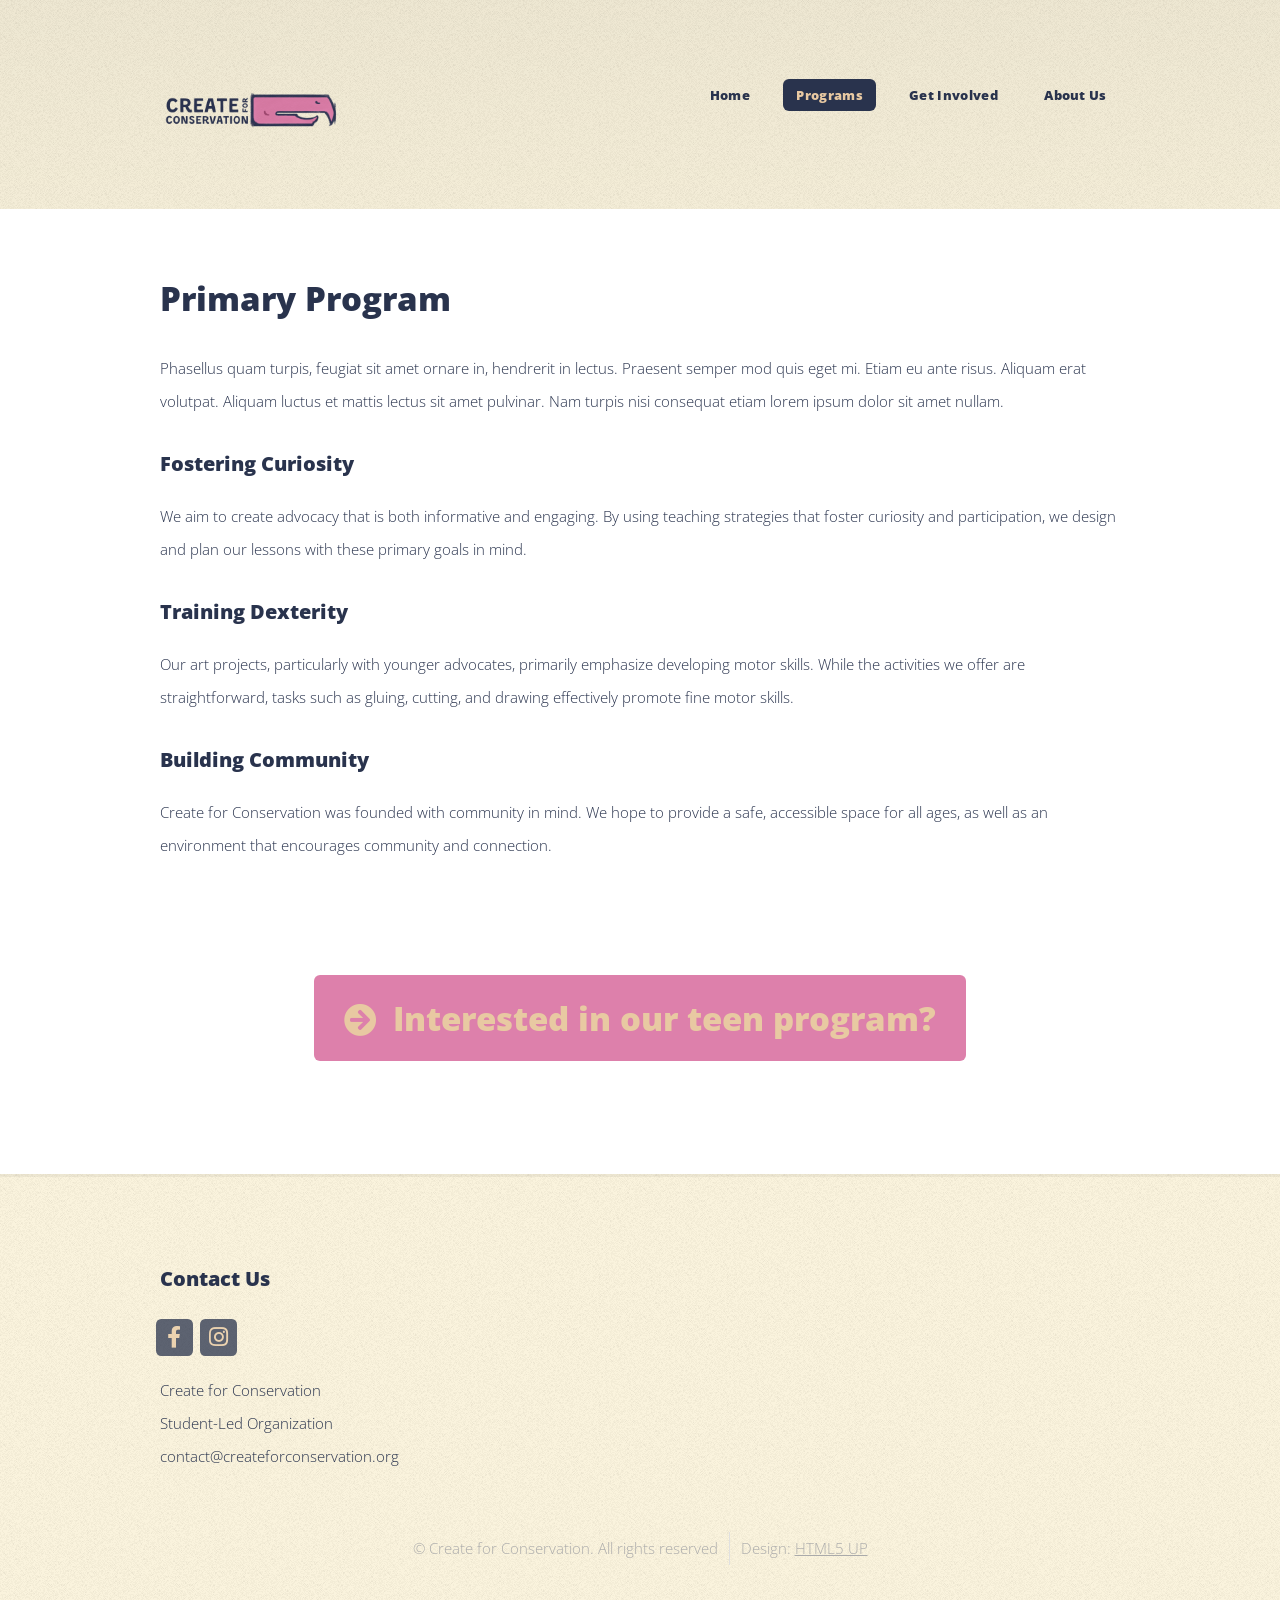
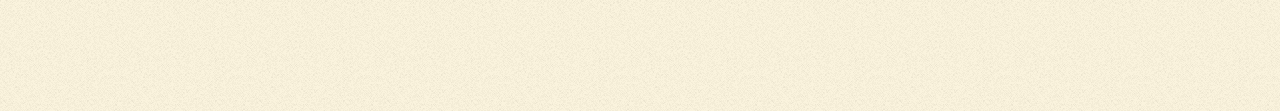
==== commit 96ab97ea: "Update index.html" ====
--- a/index.html
+++ b/index.html
@@ -6,178 +6,121 @@
 -->
 <html>
 	<head>
-		<title>Create for Conservation</title>
-		<meta charset="utf-8" />
-		<meta name="viewport" content="width=device-width, initial-scale=1, user-scalable=no" />
-		<link rel="icon" type="image/png" href="assets/css/images/C4C_Logo_no_words.png" />
-		<link rel="stylesheet" href="assets/css/main.css" />
-		<title>Create for Conservation</title>
+		<title>Primary Program - Create for Conservation</title>
 		<meta charset="utf-8" />
 		<meta name="viewport" content="width=device-width, initial-scale=1, user-scalable=no" />
 		<link rel="stylesheet" href="assets/css/main.css" />
 		<style>
-			#logo img {
-				max-width: 180px;
-				height: auto;
-			}
-			html {
-				scroll-behavior: smooth;
-			}
-		</style>
+	#logo img {
+		max-width: 180px;
+		height: auto;
+	}
+	
+	.teen-program-cta {
+		text-align: center;
+		padding: 40px 20px;
+		margin-top: 40px;
+	}
+</style>
 	</head>
-	<body class="is-preload homepage">
+	<body class="is-preload left-sidebar">
 		<div id="page-wrapper">
 
 			<!-- Header -->
-				<div id="header-wrapper">
-					<header id="header" class="container">
+<div id="header-wrapper">
+	<header id="header" class="container">
 
-						<!-- Logo -->
-							<div id="logo">
-								<a href="index.html"><img src="assets/css/images/C4C_Logo.png" alt="Create for Conservation" /></a>
-							</div>
+		<!-- Logo -->
+			<div id="logo">
+				<a href="index.html"><img src="assets/css/images/C4C_Logo.png" alt="Create for Conservation" /></a>
+			</div>
 
-						<!-- Nav -->
-							<nav id="nav">
-								<ul>
-									<li class="current"><a href="index.html">Home</a></li>
-									<li>
-										<a href="#">Programs</a>
-										<ul>
-										<li><a href="primary-program.html">Primary Program</a></li>
-										<li><a href="teen-program.html">Teen Program</a></li>
-									</ul>
-								</li>
-								<li><a href="get-involved.html">Get Involved</a></li>
-									<li><a href="about-us.html">About Us</a></li>
-								</ul>
-							</nav>
+		<!-- Nav -->
+			<nav id="nav">
+				<ul>
+					<li><a href="index.html">Home</a></li>
+					<li class="current">
+						<a href="#">Programs</a>
+						<ul>
+							<li><a href="primary-program.html">Primary Program</a></li>
+							<li><a href="teen-program.html">Teen Program</a></li>
+						</ul>
+					</li>
+					<li><a href="get-involved.html">Get Involved</a></li>
+					<li><a href="about-us.html">About Us</a></li>
+				</ul>
+			</nav>
 
-					</header>
-				</div>
-
-			<!-- Banner -->
-				<div id="banner-wrapper">
-					<div id="banner" class="box container">
-						<div class="row">
-							<div class="col-7 col-12-medium">
-								<h2>Create for Conservation</h2>
-								<p>Creating a greener future</p>
-							</div>
-							<div class="col-5 col-12-medium">
-								<ul>
-									<li><a href="primary-program.html" class="button large icon solid fa-arrow-circle-right">Get Started</a></li>
-									<li><a href="#main-wrapper" class="button alt large icon solid fa-question-circle">More info</a></li>
-								</ul>
-							</div>
-						</div>
-					</div>
-				</div>
-
-			<!-- Features -->
-				<div id="features-wrapper">
-					<div class="container">
-						<div class="row">
-							<div class="col-4 col-12-medium">
-
-								<!-- Box -->
-									<section class="box feature">
-										<a href="#" class="image featured"><img src="images/pic01.jpg" alt="" /></a>
-										<div class="inner">
-											<header>
-												<h2>aspect</h2>
-												<p>aspect desc</p>
-											</header>
-											<p>aspect desc</p>
-										</div>
-									</section>
-
-							</div>
-							<div class="col-4 col-12-medium">
-
-								<!-- Box -->
-									<section class="box feature">
-										<a href="#" class="image featured"><img src="images/pic02.jpg" alt="" /></a>
-										<div class="inner">
-											<header>
-												<h2>aspect desc</h2>
-												<p>aspect desc</p>
-											</header>
-											<p>aspect desc</p>
-										</div>
-									</section>
-
-							</div>
-							<div class="col-4 col-12-medium">
-
-								<!-- Box -->
-									<section class="box feature">
-										<a href="#" class="image featured"><img src="images/pic03.jpg" alt="" /></a>
-										<div class="inner">
-											<header>
-												<h2>aspect desc</h2>
-											</header>
-											<p>aspect desc</p>
-										</div>
-									</section>
-
-							</div>
-						</div>
-					</div>
-				</div>
+	</header>
+</div>
 
 			<!-- Main -->
-				<div id="main-wrapper">
-					<div class="container">
-						<div class="row gtr-200">
-							<div class="col-12 col-12-medium">
+<div id="main-wrapper">
+	<div class="container">
+		<div class="row gtr-200">
+			<div class="col-12 col-12-medium">
+				<div id="content">
 
-								<!-- Content -->
-									<div id="content">
-										<section class="last">
-											<h2>Our Mission</h2>
-											<p>We strive to raise awareness about the fragility and importance of our environment by creating engaging and educational art projects taught by passionate youth advocates for audiences across various communities in America.
-</p>
-											<p>We are always looking for more advocates and members to join our cause, so please don't hesitate to contact us!</p>
-											<a href="get-involved.html" class="button icon solid fa-arrow-circle-right">Join Our Mission</a>
-										</section>
-									</div>
+					<!-- Content -->
+						<article>
 
-							</div>
+							<h2>Primary Program</h2>
+
+							<p>Phasellus quam turpis, feugiat sit amet ornare in, hendrerit in lectus.
+							Praesent semper mod quis eget mi. Etiam eu ante risus. Aliquam erat volutpat.
+							Aliquam luctus et mattis lectus sit amet pulvinar. Nam turpis nisi
+							consequat etiam lorem ipsum dolor sit amet nullam.</p>
+
+							<h3>Fostering Curiosity</h3>
+							<p>We aim to create advocacy that is both informative and engaging. By using teaching strategies that foster curiosity and participation, we design and plan our lessons with these primary goals in mind.</p>
+
+							<h3>Training Dexterity</h3>
+							<p>Our art projects, particularly with younger advocates, primarily emphasize developing motor skills. While the activities we offer are straightforward, tasks such as gluing, cutting, and drawing effectively promote fine motor skills.</p>
+
+							<h3>Building Community</h3>
+							<p>Create for Conservation was founded with community in mind. We hope to provide a safe, accessible space for all ages, as well as an environment that encourages community and connection.</p>
+
+						</article>
+						
+						<!-- Teen Program CTA -->
+						<div class="teen-program-cta">
+							<a href="teen-program.html" class="button large icon solid fa-arrow-circle-right">Interested in our teen program?</a>
 						</div>
-					</div>
-				</div>
 
-			<!-- Footer -->
-				<div id="footer-wrapper">
-					<footer id="footer" class="container">
-						<div class="row">
-							<div class="col-12">
-								<!-- Contact -->
-									<section class="widget contact last">
-										<h3>Contact Us</h3>
-										<ul>
-											<li><a href="#" class="icon brands fa-facebook-f"><span class="label">Facebook</span></a></li>
-											<li><a href="#" class="icon brands fa-instagram"><span class="label">Instagram</span></a></li>
-										</ul>
-										<p>Create for Conservation<br />
-										Student-Led Organization<br />
-										contact@createforconservation.org</p>
-									</section>
-							</div>
-						</div>
-						<div class="row">
-							<div class="col-12">
-								<div id="copyright">
-									<ul class="menu">
-										<li>&copy; Create for Conservation. All rights reserved</li><li>Design: <a href="http://html5up.net">HTML5 UP</a></li>
-									</ul>
-								</div>
-							</div>
-						</div>
-					</footer>
 				</div>
 			</div>
+		</div>
+	</div>
+</div>
+			<!-- Footer -->
+<div id="footer-wrapper">
+	<footer id="footer" class="container">
+		<div class="row">
+			<div class="col-12">
+				<!-- Contact -->
+					<section class="widget contact last">
+						<h3>Contact Us</h3>
+						<ul>
+							<li><a href="#" class="icon brands fa-facebook-f"><span class="label">Facebook</span></a></li>
+							<li><a href="#" class="icon brands fa-instagram"><span class="label">Instagram</span></a></li>
+						</ul>
+						<p>Create for Conservation<br />
+						Student-Led Organization<br />
+						contact@createforconservation.org</p>
+					</section>
+			</div>
+		</div>
+		<div class="row">
+			<div class="col-12">
+				<div id="copyright">
+					<ul class="menu">
+						<li>&copy; Create for Conservation. All rights reserved</li><li>Design: <a href="http://html5up.net">HTML5 UP</a></li>
+					</ul>
+				</div>
+			</div>
+		</div>
+	</footer>
+</div>
 
 		<!-- Scripts -->
 
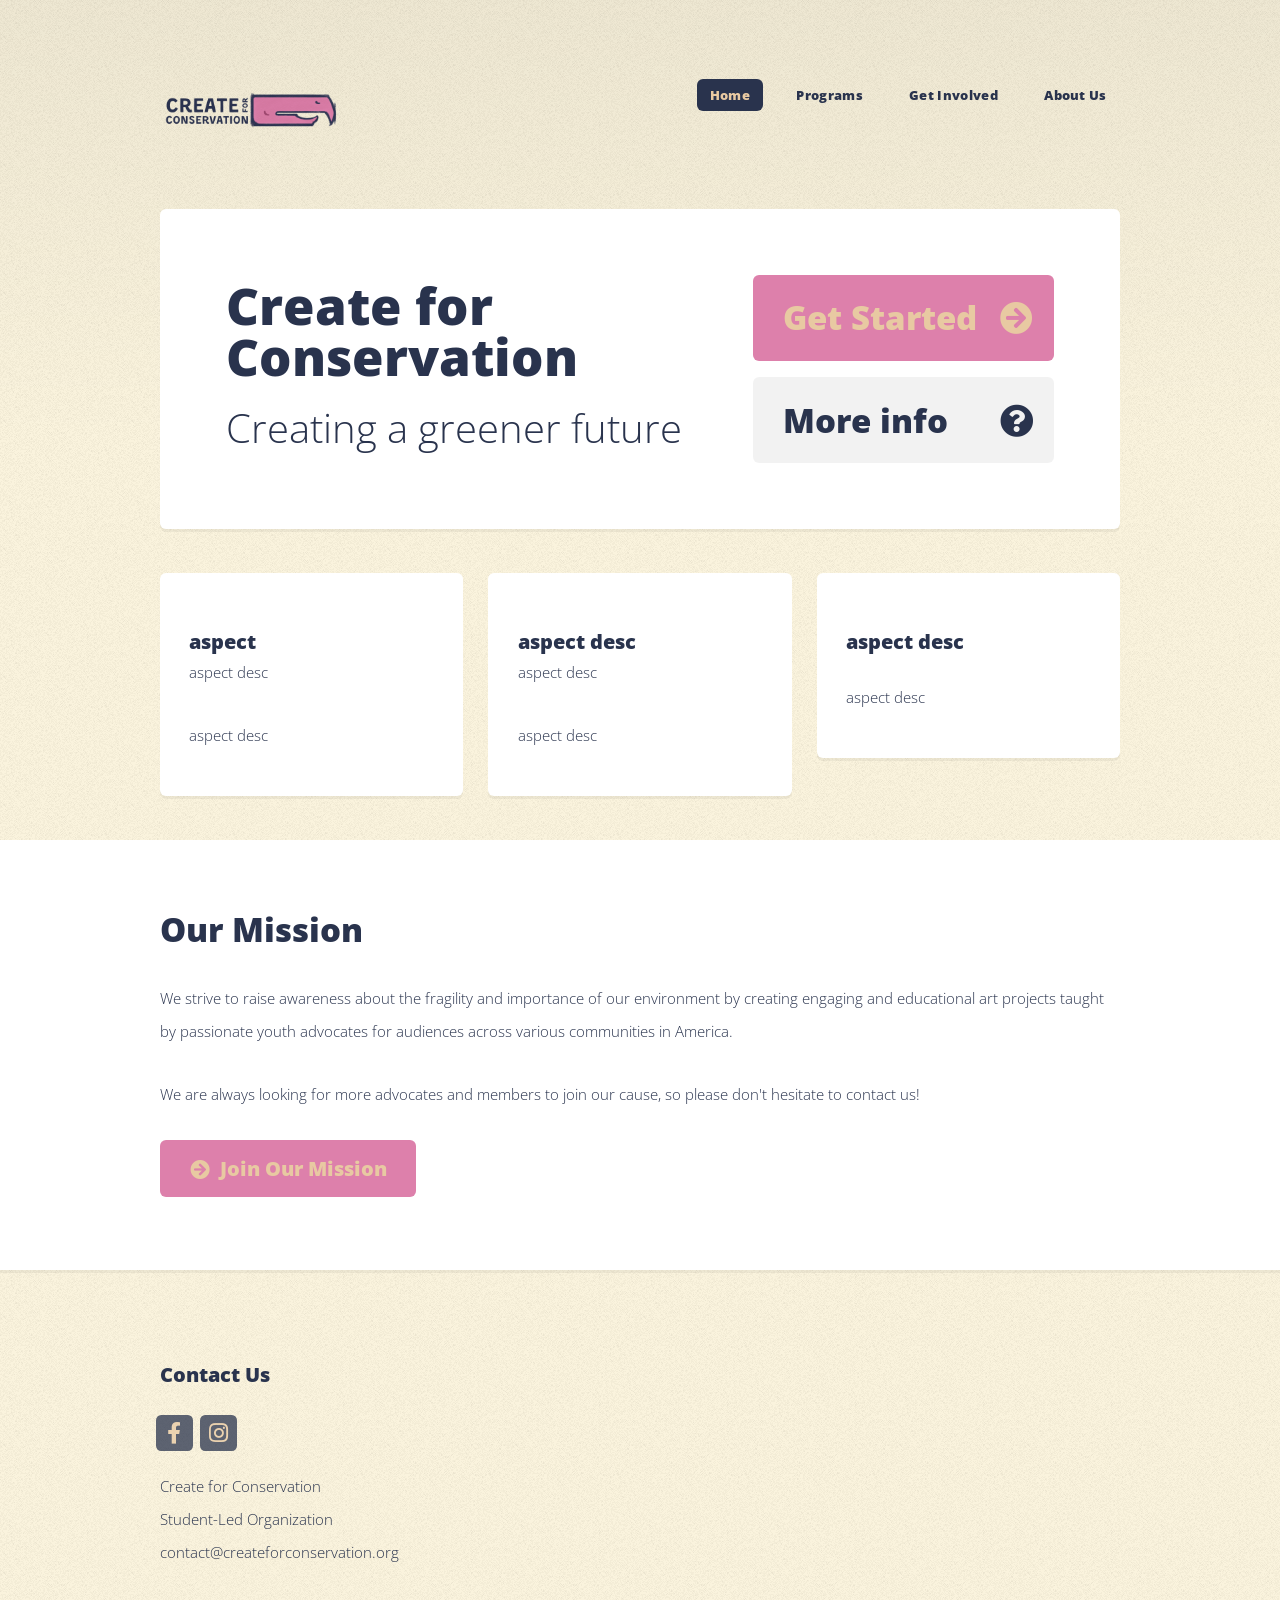
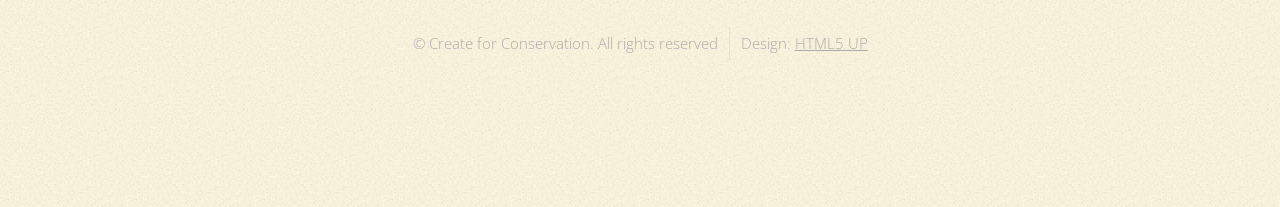
==== commit 00b4529f: "Update index.html" ====
--- a/index.html
+++ b/index.html
@@ -6,121 +6,178 @@
 -->
 <html>
 	<head>
-		<title>Primary Program - Create for Conservation</title>
+		<title>Create for Conservation</title>
+		<meta charset="utf-8" />
+		<meta name="viewport" content="width=device-width, initial-scale=1, user-scalable=no" />
+		<link rel="icon" type="image/png" href="assets/css/images/C4C_Logo_no_words.png" />
+		<link rel="stylesheet" href="assets/css/main.css" />
+		<title>Create for Conservation</title>
 		<meta charset="utf-8" />
 		<meta name="viewport" content="width=device-width, initial-scale=1, user-scalable=no" />
 		<link rel="stylesheet" href="assets/css/main.css" />
 		<style>
-	#logo img {
-		max-width: 180px;
-		height: auto;
-	}
-	
-	.teen-program-cta {
-		text-align: center;
-		padding: 40px 20px;
-		margin-top: 40px;
-	}
-</style>
+			#logo img {
+				max-width: 180px;
+				height: auto;
+			}
+			html {
+				scroll-behavior: smooth;
+			}
+		</style>
 	</head>
-	<body class="is-preload left-sidebar">
+	<body class="is-preload homepage">
 		<div id="page-wrapper">
 
 			<!-- Header -->
-<div id="header-wrapper">
-	<header id="header" class="container">
+				<div id="header-wrapper">
+					<header id="header" class="container">
 
-		<!-- Logo -->
-			<div id="logo">
-				<a href="index.html"><img src="assets/css/images/C4C_Logo.png" alt="Create for Conservation" /></a>
-			</div>
+						<!-- Logo -->
+							<div id="logo">
+								<a href="index.html"><img src="assets/css/images/C4C_Logo.png" alt="Create for Conservation" /></a>
+							</div>
 
-		<!-- Nav -->
-			<nav id="nav">
-				<ul>
-					<li><a href="index.html">Home</a></li>
-					<li class="current">
-						<a href="#">Programs</a>
-						<ul>
-							<li><a href="primary-program.html">Primary Program</a></li>
-							<li><a href="teen-program.html">Teen Program</a></li>
-						</ul>
-					</li>
-					<li><a href="get-involved.html">Get Involved</a></li>
-					<li><a href="about-us.html">About Us</a></li>
-				</ul>
-			</nav>
+						<!-- Nav -->
+							<nav id="nav">
+								<ul>
+									<li class="current"><a href="index.html">Home</a></li>
+									<li>
+										<a href="#">Programs</a>
+										<ul>
+										<li><a href="primary-program.html">Primary Program</a></li>
+										<li><a href="teen-program.html">Teen Program</a></li>
+									</ul>
+								</li>
+								<li><a href="get-involved.html">Get Involved</a></li>
+									<li><a href="about-us.html">About Us</a></li>
+								</ul>
+							</nav>
 
-	</header>
-</div>
+					</header>
+				</div>
+
+			<!-- Banner -->
+				<div id="banner-wrapper">
+					<div id="banner" class="box container">
+						<div class="row">
+							<div class="col-7 col-12-medium">
+								<h2>Create for Conservation</h2>
+								<p>Creating a greener future</p>
+							</div>
+							<div class="col-5 col-12-medium">
+								<ul>
+									<li><a href="primary-program.html" class="button large icon solid fa-arrow-circle-right">Get Started</a></li>
+									<li><a href="#main-wrapper" class="button alt large icon solid fa-question-circle">More info</a></li>
+								</ul>
+							</div>
+						</div>
+					</div>
+				</div>
+
+			<!-- Features -->
+				<div id="features-wrapper">
+					<div class="container">
+						<div class="row">
+							<div class="col-4 col-12-medium">
+
+								<!-- Box -->
+									<section class="box feature">
+										<a href="#" class="image featured"><img src="images/pic01.jpg" alt="" /></a>
+										<div class="inner">
+											<header>
+												<h2>aspect</h2>
+												<p>aspect desc</p>
+											</header>
+											<p>aspect desc</p>
+										</div>
+									</section>
+
+							</div>
+							<div class="col-4 col-12-medium">
+
+								<!-- Box -->
+									<section class="box feature">
+										<a href="#" class="image featured"><img src="images/pic02.jpg" alt="" /></a>
+										<div class="inner">
+											<header>
+												<h2>aspect desc</h2>
+												<p>aspect desc</p>
+											</header>
+											<p>aspect desc</p>
+										</div>
+									</section>
+
+							</div>
+							<div class="col-4 col-12-medium">
+
+								<!-- Box -->
+									<section class="box feature">
+										<a href="#" class="image featured"><img src="images/pic03.jpg" alt="" /></a>
+										<div class="inner">
+											<header>
+												<h2>aspect desc</h2>
+											</header>
+											<p>aspect desc</p>
+										</div>
+									</section>
+
+							</div>
+						</div>
+					</div>
+				</div>
 
 			<!-- Main -->
-<div id="main-wrapper">
-	<div class="container">
-		<div class="row gtr-200">
-			<div class="col-12 col-12-medium">
-				<div id="content">
+				<div id="main-wrapper">
+					<div class="container">
+						<div class="row gtr-200">
+							<div class="col-12 col-12-medium">
 
-					<!-- Content -->
-						<article>
+								<!-- Content -->
+									<div id="content">
+										<section class="last">
+											<h2>Our Mission</h2>
+											<p>We strive to raise awareness about the fragility and importance of our environment by creating engaging and educational art projects taught by passionate youth advocates for audiences across various communities in America.
+</p>
+											<p>We are always looking for more advocates and members to join our cause, so please don't hesitate to contact us!</p>
+											<a href="get-involved.html" class="button icon solid fa-arrow-circle-right">Join Our Mission</a>
+										</section>
+									</div>
 
-							<h2>Primary Program</h2>
+							</div>
+						</div>
+					</div>
+				</div>
 
-							<p>Phasellus quam turpis, feugiat sit amet ornare in, hendrerit in lectus.
-							Praesent semper mod quis eget mi. Etiam eu ante risus. Aliquam erat volutpat.
-							Aliquam luctus et mattis lectus sit amet pulvinar. Nam turpis nisi
-							consequat etiam lorem ipsum dolor sit amet nullam.</p>
-
-							<h3>Fostering Curiosity</h3>
-							<p>We aim to create advocacy that is both informative and engaging. By using teaching strategies that foster curiosity and participation, we design and plan our lessons with these primary goals in mind.</p>
-
-							<h3>Training Dexterity</h3>
-							<p>Our art projects, particularly with younger advocates, primarily emphasize developing motor skills. While the activities we offer are straightforward, tasks such as gluing, cutting, and drawing effectively promote fine motor skills.</p>
-
-							<h3>Building Community</h3>
-							<p>Create for Conservation was founded with community in mind. We hope to provide a safe, accessible space for all ages, as well as an environment that encourages community and connection.</p>
-
-						</article>
-						
-						<!-- Teen Program CTA -->
-						<div class="teen-program-cta">
-							<a href="teen-program.html" class="button large icon solid fa-arrow-circle-right">Interested in our teen program?</a>
+			<!-- Footer -->
+				<div id="footer-wrapper">
+					<footer id="footer" class="container">
+						<div class="row">
+							<div class="col-12">
+								<!-- Contact -->
+									<section class="widget contact last">
+										<h3>Contact Us</h3>
+										<ul>
+											<li><a href="#" class="icon brands fa-facebook-f"><span class="label">Facebook</span></a></li>
+											<li><a href="#" class="icon brands fa-instagram"><span class="label">Instagram</span></a></li>
+										</ul>
+										<p>Create for Conservation<br />
+										Student-Led Organization<br />
+										contact@createforconservation.org</p>
+									</section>
+							</div>
 						</div>
-
+						<div class="row">
+							<div class="col-12">
+								<div id="copyright">
+									<ul class="menu">
+										<li>&copy; Create for Conservation. All rights reserved</li><li>Design: <a href="http://html5up.net">HTML5 UP</a></li>
+									</ul>
+								</div>
+							</div>
+						</div>
+					</footer>
 				</div>
 			</div>
-		</div>
-	</div>
-</div>
-			<!-- Footer -->
-<div id="footer-wrapper">
-	<footer id="footer" class="container">
-		<div class="row">
-			<div class="col-12">
-				<!-- Contact -->
-					<section class="widget contact last">
-						<h3>Contact Us</h3>
-						<ul>
-							<li><a href="#" class="icon brands fa-facebook-f"><span class="label">Facebook</span></a></li>
-							<li><a href="#" class="icon brands fa-instagram"><span class="label">Instagram</span></a></li>
-						</ul>
-						<p>Create for Conservation<br />
-						Student-Led Organization<br />
-						contact@createforconservation.org</p>
-					</section>
-			</div>
-		</div>
-		<div class="row">
-			<div class="col-12">
-				<div id="copyright">
-					<ul class="menu">
-						<li>&copy; Create for Conservation. All rights reserved</li><li>Design: <a href="http://html5up.net">HTML5 UP</a></li>
-					</ul>
-				</div>
-			</div>
-		</div>
-	</footer>
-</div>
 
 		<!-- Scripts -->
 
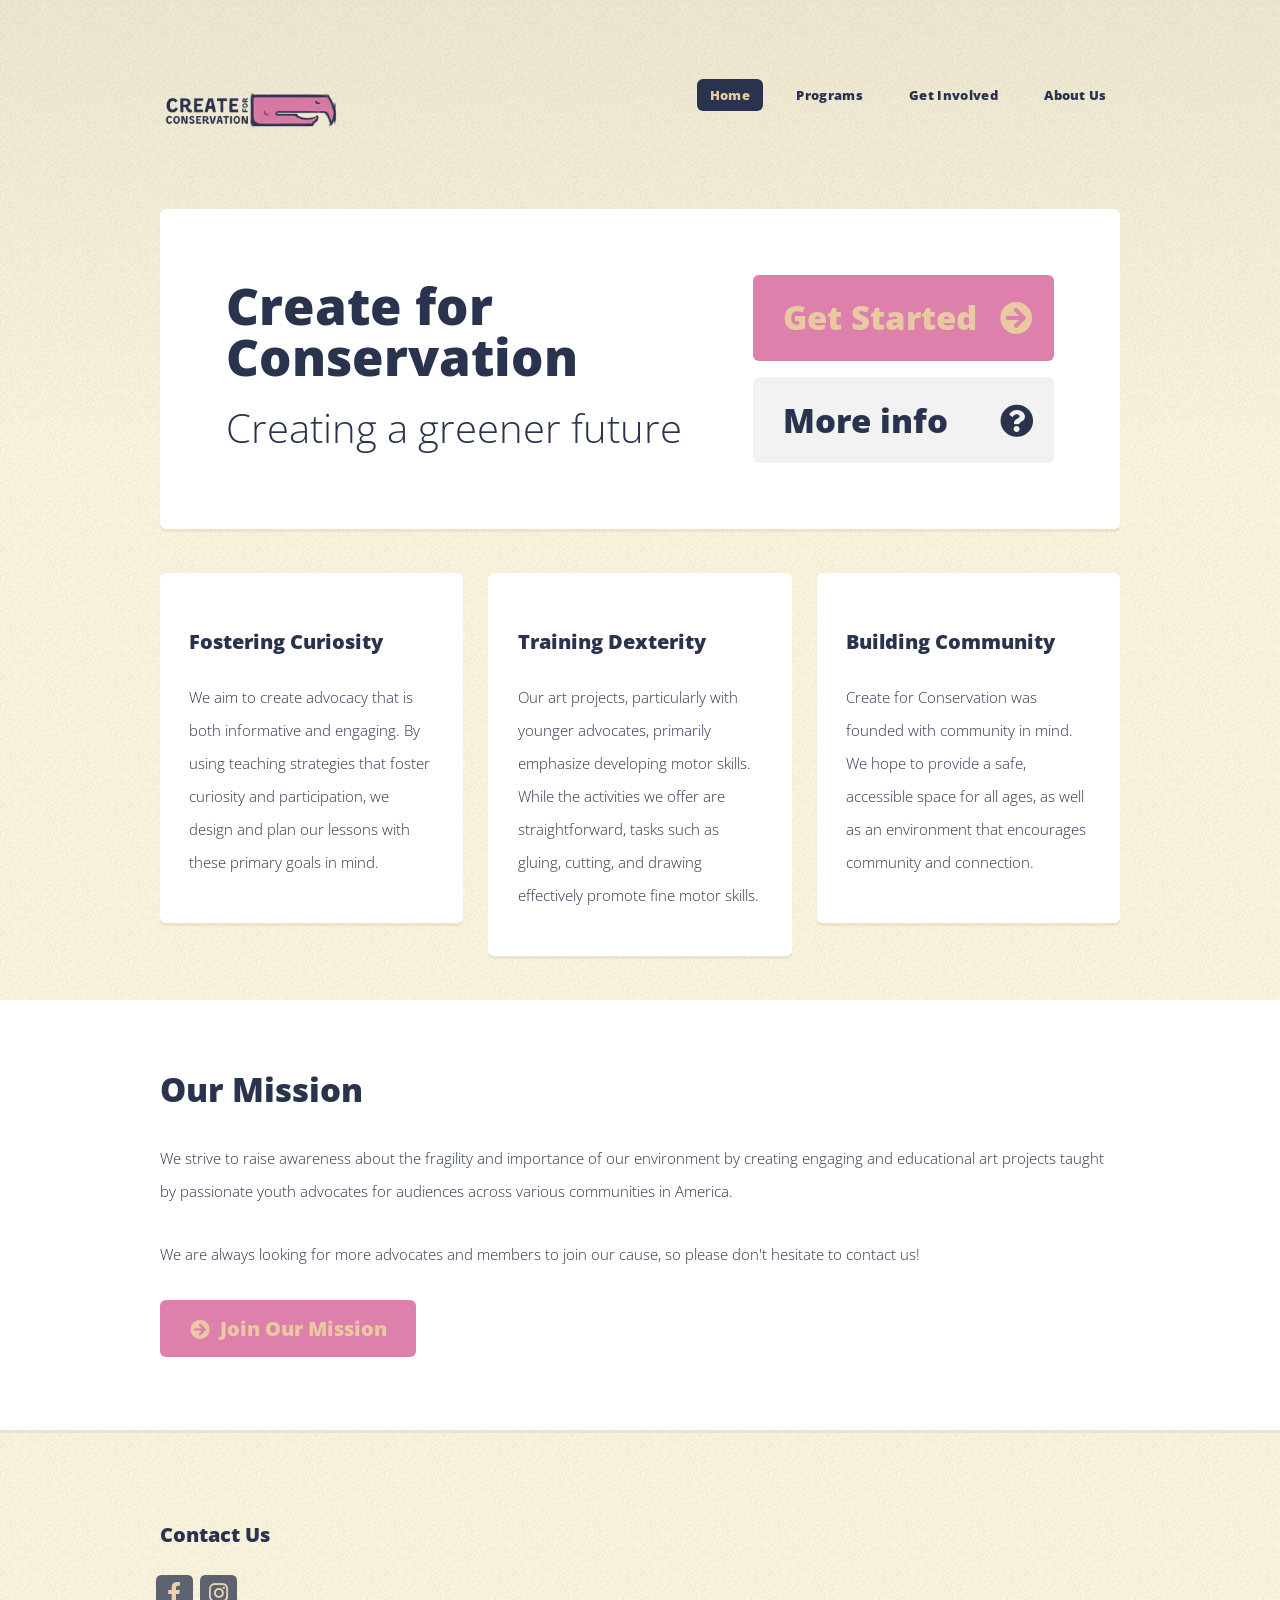
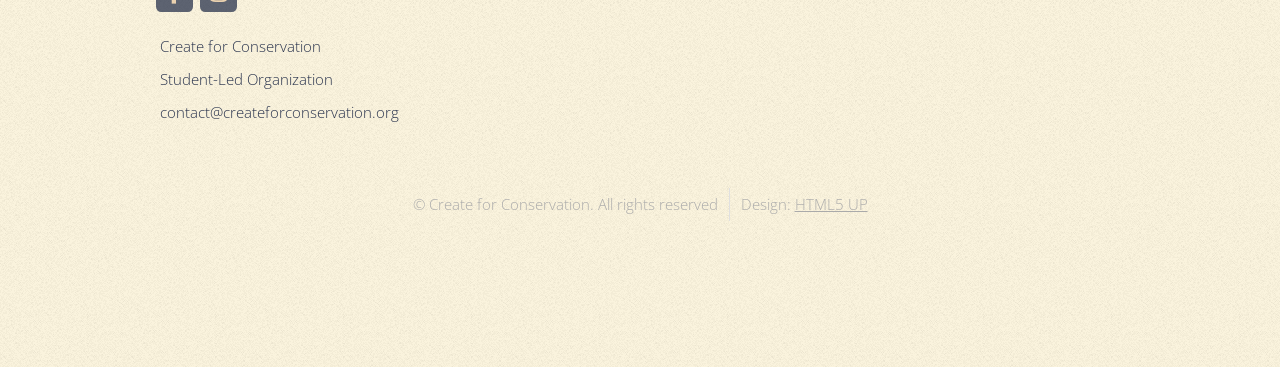
==== commit 8d95a8ed: "Update index.html" ====
--- a/index.html
+++ b/index.html
@@ -10,10 +10,6 @@
 		<meta charset="utf-8" />
 		<meta name="viewport" content="width=device-width, initial-scale=1, user-scalable=no" />
 		<link rel="icon" type="image/png" href="assets/css/images/C4C_Logo_no_words.png" />
-		<link rel="stylesheet" href="assets/css/main.css" />
-		<title>Create for Conservation</title>
-		<meta charset="utf-8" />
-		<meta name="viewport" content="width=device-width, initial-scale=1, user-scalable=no" />
 		<link rel="stylesheet" href="assets/css/main.css" />
 		<style>
 			#logo img {
@@ -85,10 +81,9 @@
 										<a href="#" class="image featured"><img src="images/pic01.jpg" alt="" /></a>
 										<div class="inner">
 											<header>
-												<h2>aspect</h2>
-												<p>aspect desc</p>
+												<h2>Fostering Curiosity</h2>
 											</header>
-											<p>aspect desc</p>
+											<p>We aim to create advocacy that is both informative and engaging. By using teaching strategies that foster curiosity and participation, we design and plan our lessons with these primary goals in mind.</p>
 										</div>
 									</section>
 
@@ -100,10 +95,9 @@
 										<a href="#" class="image featured"><img src="images/pic02.jpg" alt="" /></a>
 										<div class="inner">
 											<header>
-												<h2>aspect desc</h2>
-												<p>aspect desc</p>
+												<h2>Training Dexterity</h2>
 											</header>
-											<p>aspect desc</p>
+											<p>Our art projects, particularly with younger advocates, primarily emphasize developing motor skills. While the activities we offer are straightforward, tasks such as gluing, cutting, and drawing effectively promote fine motor skills.</p>
 										</div>
 									</section>
 
@@ -115,9 +109,9 @@
 										<a href="#" class="image featured"><img src="images/pic03.jpg" alt="" /></a>
 										<div class="inner">
 											<header>
-												<h2>aspect desc</h2>
+												<h2>Building Community</h2>
 											</header>
-											<p>aspect desc</p>
+											<p>Create for Conservation was founded with community in mind. We hope to provide a safe, accessible space for all ages, as well as an environment that encourages community and connection.</p>
 										</div>
 									</section>
 
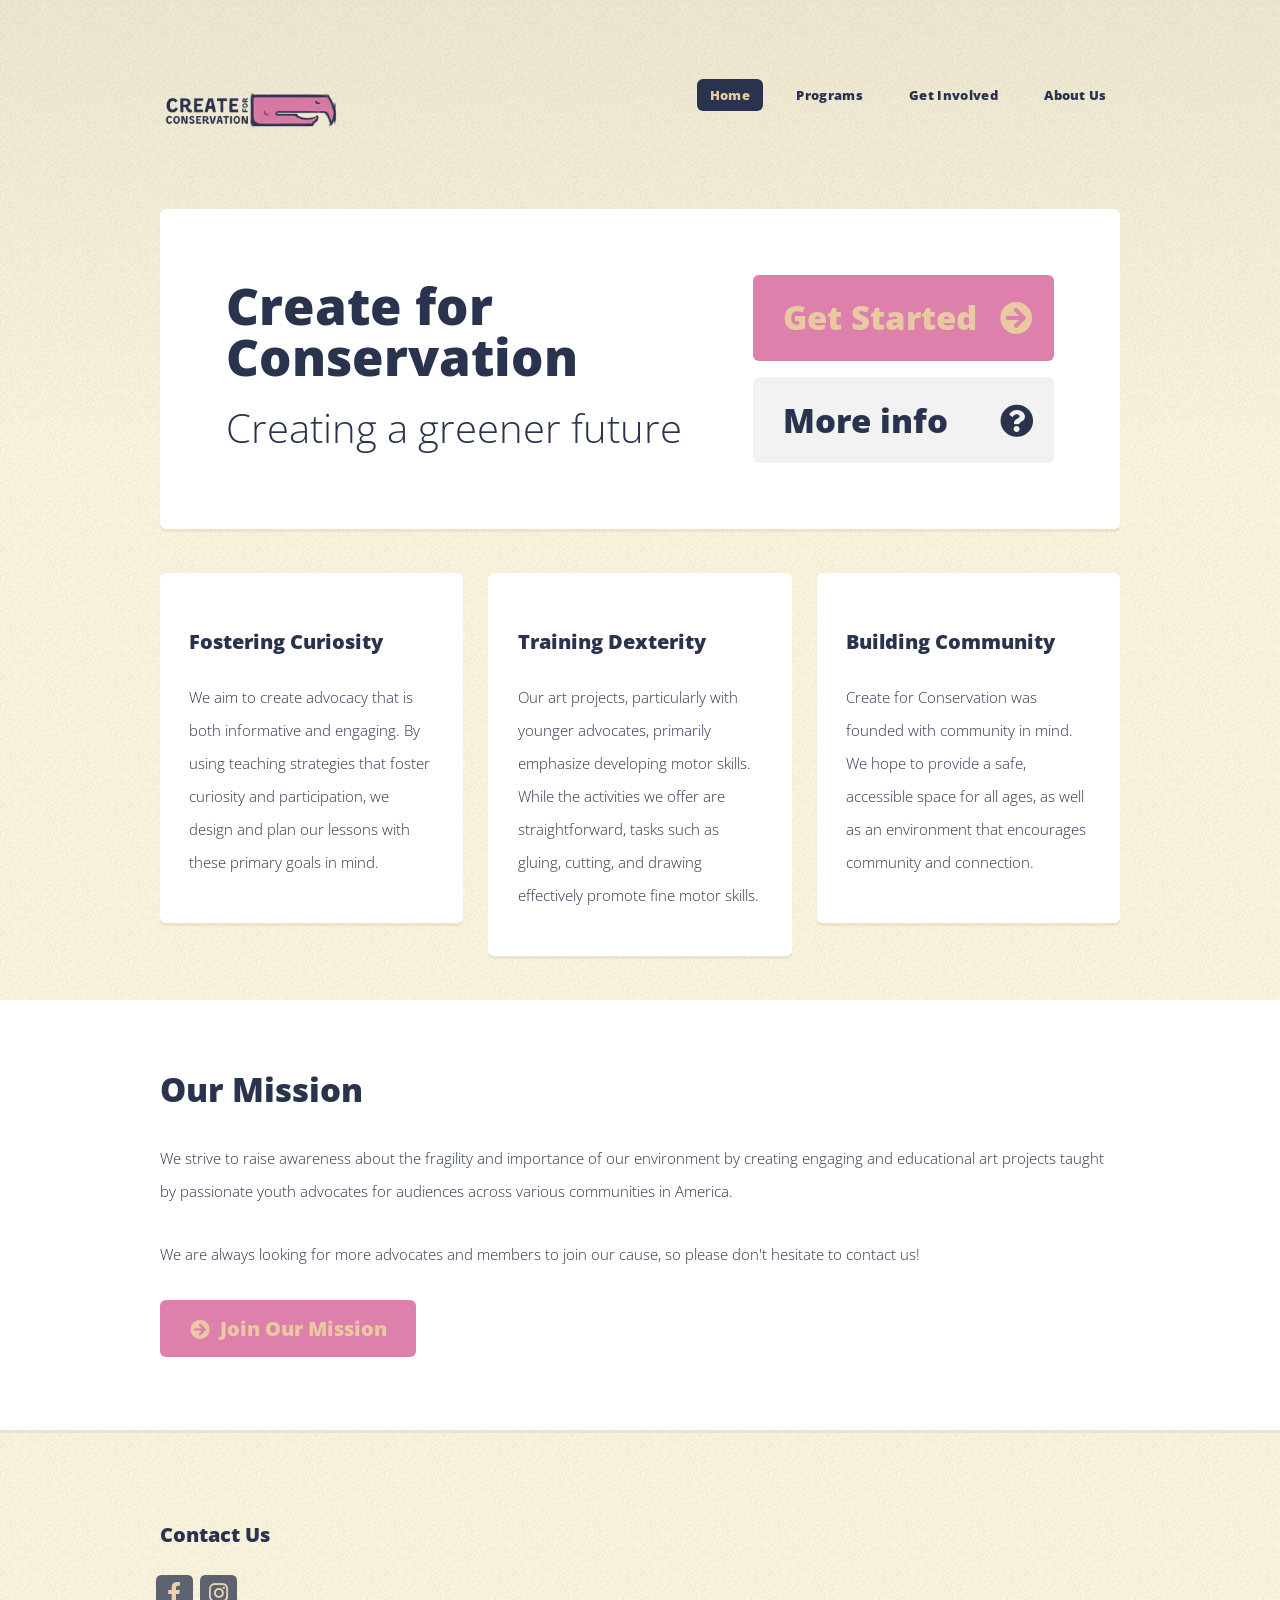
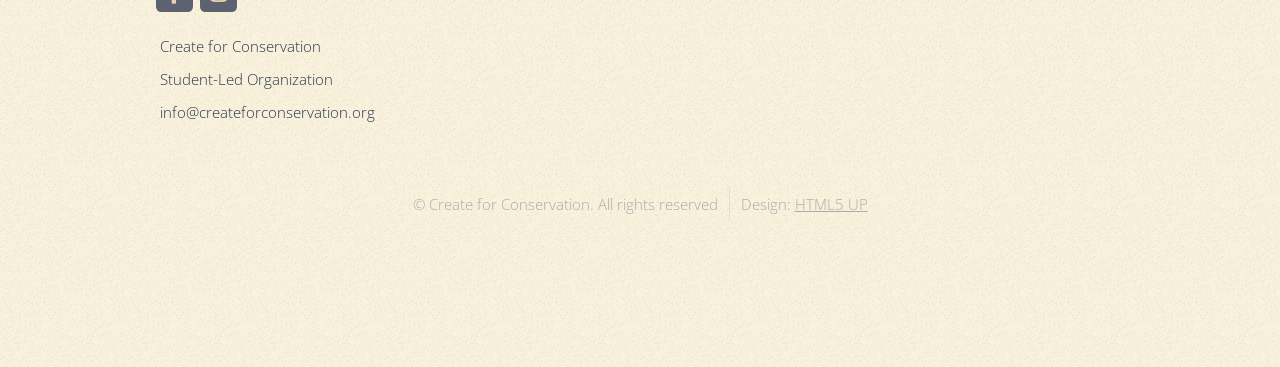
==== commit a54b610d: "Update index.html" ====
--- a/index.html
+++ b/index.html
@@ -151,12 +151,12 @@
 									<section class="widget contact last">
 										<h3>Contact Us</h3>
 										<ul>
-											<li><a href="#" class="icon brands fa-facebook-f"><span class="label">Facebook</span></a></li>
-											<li><a href="#" class="icon brands fa-instagram"><span class="label">Instagram</span></a></li>
+											<li><a href="https://www.facebook.com/share/1ZognSVCh6/?mibextid=wwXIfr" class="icon brands fa-facebook-f"><span class="label">Facebook</span></a></li>
+											<li><a href="https://www.instagram.com/create4orconservation/" class="icon brands fa-instagram"><span class="label">Instagram</span></a></li>
 										</ul>
 										<p>Create for Conservation<br />
 										Student-Led Organization<br />
-										contact@createforconservation.org</p>
+										info@createforconservation.org</p>
 									</section>
 							</div>
 						</div>
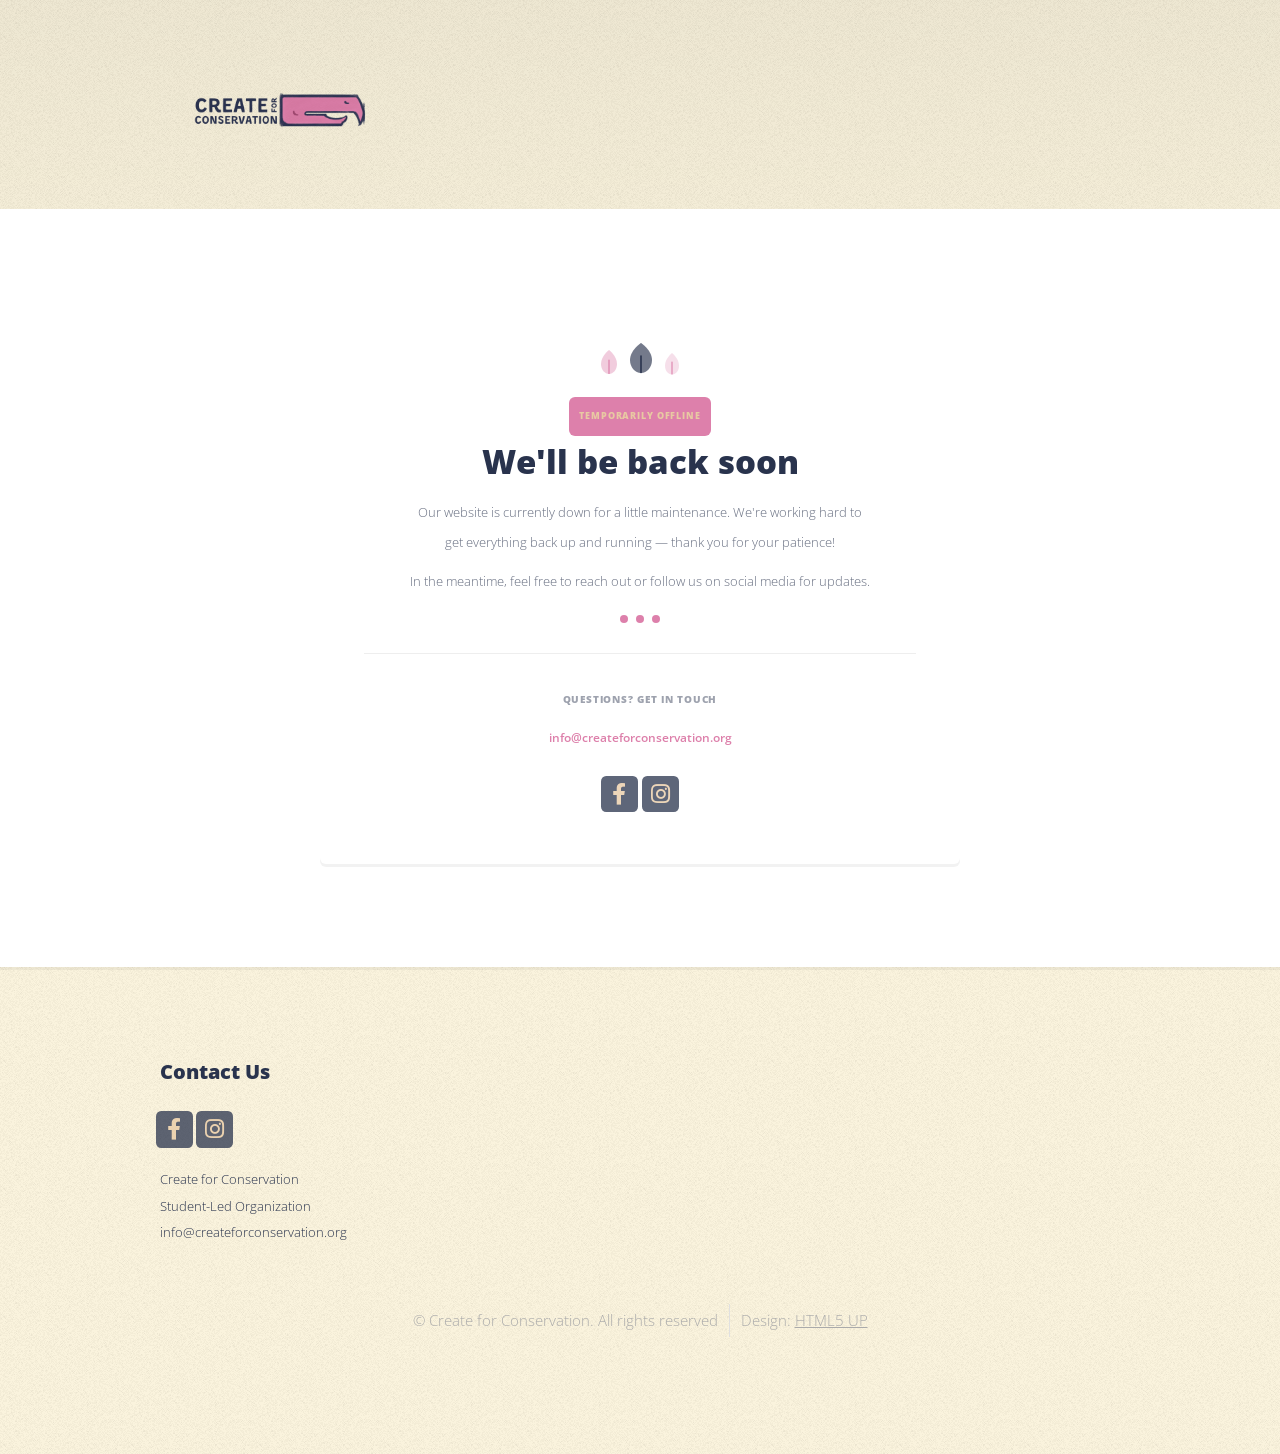
==== commit 1cacd01f: "Add initial HTML structure for maintenance page" ====
--- a/index.html
+++ b/index.html
@@ -1,186 +1,502 @@
 <!DOCTYPE HTML>
-<!--
-	Verti by HTML5 UP
-	html5up.net | @ajlkn
-	Free for personal and commercial use under the CCA 3.0 license (html5up.net/license)
--->
-<html>
-	<head>
-		<title>Create for Conservation</title>
-		<meta charset="utf-8" />
-		<meta name="viewport" content="width=device-width, initial-scale=1, user-scalable=no" />
-		<link rel="icon" type="image/png" href="assets/css/images/C4C_Logo_no_words.png" />
-		<link rel="stylesheet" href="assets/css/main.css" />
-		<style>
-			#logo img {
-				max-width: 180px;
-				height: auto;
-			}
-			html {
-				scroll-behavior: smooth;
-			}
-		</style>
-	</head>
-	<body class="is-preload homepage">
-		<div id="page-wrapper">
-
-			<!-- Header -->
-				<div id="header-wrapper">
-					<header id="header" class="container">
-
-						<!-- Logo -->
-							<div id="logo">
-								<a href="index.html"><img src="assets/css/images/C4C_Logo.png" alt="Create for Conservation" /></a>
-							</div>
-
-						<!-- Nav -->
-							<nav id="nav">
-								<ul>
-									<li class="current"><a href="index.html">Home</a></li>
-									<li>
-										<a href="#">Programs</a>
-										<ul>
-										<li><a href="primary-program.html">Primary Program</a></li>
-										<li><a href="teen-program.html">Teen Program</a></li>
-									</ul>
-								</li>
-								<li><a href="get-involved.html">Get Involved</a></li>
-									<li><a href="about-us.html">About Us</a></li>
-								</ul>
-							</nav>
-
-					</header>
+<html lang="en">
+<head>
+	<meta charset="utf-8" />
+	<meta name="viewport" content="width=device-width, initial-scale=1, user-scalable=no" />
+	<title>Create for Conservation — Back Soon</title>
+	<link rel="icon" type="image/png" href="assets/css/images/C4C_Logo_no_words.png" />
+	<link rel="preconnect" href="https://fonts.googleapis.com" />
+	<link rel="preconnect" href="https://fonts.gstatic.com" crossorigin />
+	<link href="https://fonts.googleapis.com/css2?family=Oleo+Script:wght@400&family=Open+Sans:ital,wght@0,300;0,600;0,800;1,300&display=swap" rel="stylesheet" />
+	<link rel="stylesheet" href="assets/css/fontawesome-all.min.css" />
+	<style>
+		/* ── Reset ── */
+		*, *:before, *:after { box-sizing: border-box; margin: 0; padding: 0; border: 0; }
+		ol, ul { list-style: none; }
+
+		/* ── Site tokens (from main.css) ── */
+		:root {
+			--bg:     #faf3dd;
+			--dark:   #29334d;
+			--pink:   #dd80ab;
+			--pink-h: #e99ec0;
+			--pink-a: #d5669c;
+			--cream:  #e8c9a2;
+			--white:  #ffffff;
+			--muted:  #aaa;
+			--border: #eee;
+		}
+
+		html { box-sizing: border-box; }
+
+		/* ── Body — matches main.css exactly ── */
+		html, body { height: 100%; }
+
+		body {
+			background-image: linear-gradient(top, rgba(0,0,0,0.05), rgba(0,0,0,0)), url("assets/css/images/bg01.png");
+			background-image: -webkit-linear-gradient(top, rgba(0,0,0,0.05), rgba(0,0,0,0)), url("assets/css/images/bg01.png");
+			background-color: var(--bg);
+			background-position: top left, top left;
+			background-repeat: repeat-x, repeat;
+			background-size: 100% 30em, auto;
+			font-family: 'Open Sans', sans-serif;
+			font-size: 13pt;
+			color: var(--dark);
+			font-weight: 300;
+			line-height: 2.25em;
+			min-height: 100vh;
+			display: flex;
+			flex-direction: column;
+		}
+
+		a { color: var(--pink); text-decoration: underline; }
+		a:hover { text-decoration: none; }
+
+		h2 {
+			font-family: 'Open Sans', sans-serif;
+			font-weight: 800;
+			color: var(--dark);
+			font-size: 2.25em;
+			line-height: 1em;
+			margin: 0 0 0.6em 0;
+		}
+
+		h3 {
+			font-family: 'Open Sans', sans-serif;
+			font-weight: 800;
+			color: var(--dark);
+			font-size: 1.35em;
+			margin: 0 0 1em 0;
+		}
+
+		p { margin-bottom: 1em; }
+		p:last-child { margin-bottom: 0; }
+
+		/* ── Container ── */
+		.container {
+			margin: 0 auto;
+			max-width: 100%;
+			width: 1400px;
+		}
+
+		/* ── Header wrapper ── */
+		#header-wrapper {
+			padding: 4.5em 0 3em 0;
+		}
+
+		#header {
+			position: relative;
+			padding: 0 2em;
+		}
+
+		#logo { display: inline-block; }
+
+		#logo img {
+			max-width: 180px;
+			height: auto;
+		}
+
+		/* ── Main white section ── */
+		#main-wrapper {
+			flex: 1;
+			background: var(--white);
+			box-shadow: 0px 3px 0px 0px rgba(0,0,0,0.05);
+			padding: 5em 0;
+		}
+
+		/* ── Centered maintenance card ── */
+		.maintenance-center {
+			display: flex;
+			justify-content: center;
+			padding: 1em 2em 2em;
+		}
+
+		.box {
+			background: var(--white);
+			border-radius: 6px;
+			box-shadow: 0px 3px 0px 0px rgba(0,0,0,0.05);
+			padding: 3em 3em 3.5em;
+			max-width: 640px;
+			width: 100%;
+			text-align: center;
+		}
+
+		/* ── Leaf animation ── */
+		.leaves {
+			display: flex;
+			justify-content: center;
+			align-items: flex-end;
+			gap: 6px;
+			margin-bottom: 1.5em;
+		}
+
+		.leaf-a { animation: float 3.2s ease-in-out infinite; }
+		.leaf-b { animation: float 3.2s ease-in-out 0.5s infinite; }
+		.leaf-c { animation: float 3.2s ease-in-out 1.0s infinite; }
+
+		@keyframes float {
+			0%, 100% { transform: translateY(0); }
+			50%       { transform: translateY(-10px); }
+		}
+
+		/* ── Pink badge — uses site button styling ── */
+		.badge {
+			display: inline-block;
+			background: var(--pink);
+			color: var(--cream);
+			font-family: 'Open Sans', sans-serif;
+			font-weight: 800;
+			font-size: 0.6em;
+			letter-spacing: 0.1em;
+			text-transform: uppercase;
+			padding: 0.3em 1.1em;
+			border-radius: 6px;
+			margin-bottom: 1.1em;
+		}
+
+		/* ── Body copy ── */
+		.box p {
+			font-size: 0.9em;
+			color: var(--dark);
+			opacity: 0.7;
+			line-height: 2.25em;
+			max-width: 460px;
+			margin: 0 auto 0.75em;
+		}
+
+		/* ── Pulsing dots ── */
+		.dots {
+			display: flex;
+			justify-content: center;
+			gap: 8px;
+			margin: 1.25em 0 2em;
+		}
+
+		.dot {
+			width: 8px;
+			height: 8px;
+			border-radius: 50%;
+			background: var(--pink);
+			animation: pulse 1.6s ease-in-out infinite;
+		}
+		.dot:nth-child(2) { animation-delay: 0.28s; }
+		.dot:nth-child(3) { animation-delay: 0.56s; }
+
+		@keyframes pulse {
+			0%, 100% { opacity: 0.2; transform: scale(0.8); }
+			50%       { opacity: 1;   transform: scale(1); }
+		}
+
+		/* ── Divider ── */
+		hr.rule {
+			border: none;
+			border-top: solid 1px var(--border);
+			margin: 0 0 2em;
+		}
+
+		/* ── Contact block ── */
+		.contact-label {
+			font-size: 0.65em;
+			font-weight: 800;
+			letter-spacing: 0.08em;
+			text-transform: uppercase;
+			color: var(--dark);
+			opacity: 0.45;
+			display: block;
+			margin-bottom: 0.4em;
+		}
+
+		.contact-email {
+			display: inline-block;
+			font-size: 0.85em;
+			font-weight: 600;
+			color: var(--pink);
+			text-decoration: none;
+			margin-bottom: 1.75em;
+			transition: color 0.25s ease-in-out;
+		}
+		.contact-email:hover { color: var(--pink-h); text-decoration: none; }
+
+		/* ── Social icons — matches site .widget.contact ul li a exactly ── */
+		.social-list {
+			list-style: none;
+			padding-left: 0;
+			display: flex;
+			justify-content: center;
+			gap: 0.3em;
+			margin: 0;
+		}
+
+		.social-list li { padding: 0; }
+
+		.social-list li a {
+			-webkit-transition: background-color .25s ease-in-out;
+			transition: background-color .25s ease-in-out;
+			display: inline-block;
+			width: 2.5em;
+			height: 2.5em;
+			text-align: center;
+			line-height: 2.5em;
+			border-radius: 0.35em;
+			outline: 0;
+			opacity: 0.75;
+			text-decoration: none;
+			background: var(--dark);
+		}
+
+		.social-list li a:before {
+			color: var(--cream);
+			font-size: 1.5em;
+			line-height: inherit;
+		}
+
+		.social-list li a:hover { background: #3a4666; opacity: 1; }
+		.social-list li a:active { background: #4a5a80; }
+
+		/* ── Footer wrapper ── */
+		#footer-wrapper {
+			padding: 6em 0 8em 0;
+		}
+
+		#footer { margin-top: 0; }
+
+		#footer a { color: inherit; }
+
+		/* ── .widget.contact — exact from main.css ── */
+		.widget.contact ul {
+			list-style: none;
+			padding-left: 0;
+			overflow: hidden;
+			position: relative;
+			left: -4px;
+			top: 4px;
+			margin-bottom: 1.5em;
+			display: flex;
+			gap: 0.25em;
+		}
+
+		.widget.contact ul li { padding: 0; }
+
+		.widget.contact ul li a {
+			-webkit-transition: background-color .25s ease-in-out;
+			transition: background-color .25s ease-in-out;
+			display: inline-block;
+			width: 2.5em;
+			height: 2.5em;
+			text-align: center;
+			line-height: 2.5em;
+			border-radius: 0.35em;
+			outline: 0;
+			opacity: 0.75;
+			text-decoration: none;
+			background: var(--dark);
+		}
+
+		.widget.contact ul li a:before {
+			color: var(--cream);
+			font-size: 1.5em;
+			line-height: inherit;
+		}
+
+		.widget.contact ul li a:hover { background: #3a4666; }
+		.widget.contact ul li a:active { background: #4a5a80; }
+
+		.widget.contact p {
+			font-size: 0.9em;
+			line-height: 2em;
+		}
+
+		/* ── Icon helpers ── */
+		.icon:before {
+			-moz-osx-font-smoothing: grayscale;
+			-webkit-font-smoothing: antialiased;
+			display: inline-block;
+			font-style: normal;
+			font-variant: normal;
+			text-rendering: auto;
+			line-height: 1;
+			text-transform: none !important;
+			font-family: 'Font Awesome 5 Free';
+			font-weight: 400;
+		}
+		.icon:before { line-height: inherit; }
+		.icon.solid:before { font-weight: 900; }
+		.icon.brands:before { font-family: 'Font Awesome 5 Brands'; }
+		.icon > .label { display: none; }
+
+		/* ── Copyright ── */
+		#copyright {
+			color: var(--muted);
+			padding: 4em 0 0 0;
+			text-align: center;
+		}
+
+		#copyright a { color: inherit; }
+
+		#copyright ul.menu {
+			list-style: none;
+			padding-left: 0;
+		}
+
+		#copyright ul.menu li {
+			border-left: solid 1px #e0e0e0;
+			display: inline-block;
+			padding: 0 0 0 0.75em;
+			margin: 0 0 0 0.75em;
+		}
+
+		#copyright ul.menu li:first-child {
+			border-left: 0;
+			margin-left: 0;
+			padding-left: 0;
+		}
+
+		/* ── Row/col helpers (minimal) ── */
+		.row {
+			display: flex;
+			flex-wrap: wrap;
+			margin-top: -40px;
+			margin-left: -40px;
+		}
+
+		.row > * {
+			box-sizing: border-box;
+			padding: 40px 0 0 40px;
+		}
+
+		.col-12 { width: 100%; }
+
+		/* ── Responsive ── */
+		@media screen and (max-width: 1680px) { .container { width: 1200px; } body { font-size: 12pt; } }
+		@media screen and (max-width: 1280px) { .container { width: 960px; }  body { font-size: 11pt; } }
+
+		@media screen and (max-width: 980px) {
+			.container { width: 90%; }
+			body { font-size: 11pt; }
+			#header-wrapper { padding: 3em 0 1.5em 0; text-align: center; }
+			#footer-wrapper { padding: 6em 0 4em 0; }
+			.box { padding: 2.5em 1.75em; }
+		}
+
+		@media screen and (max-width: 736px) {
+			.container { width: 100%; }
+			body { line-height: 2em; }
+			#header-wrapper { padding: 3em 0 1.5em 0; }
+			#main-wrapper  { padding: 40px 30px; }
+			#footer-wrapper { padding: 40px 30px; }
+			.box { padding: 2em 1.25em; }
+			h2 { font-size: 1.75em; }
+			#copyright { text-align: left; }
+		}
+	</style>
+</head>
+<body>
+
+	<!-- Header -->
+	<div id="header-wrapper">
+		<header id="header" class="container">
+			<div id="logo">
+				<a href="#"><img src="assets/css/images/C4C_Logo.png" alt="Create for Conservation" /></a>
+			</div>
+		</header>
+	</div>
+
+	<!-- Main -->
+	<div id="main-wrapper">
+		<div class="container">
+			<div class="maintenance-center">
+				<div class="box">
+
+					<!-- Animated leaves in site brand colors -->
+					<div class="leaves">
+						<svg class="leaf-b" width="22" height="27" viewBox="0 0 22 27" fill="none" xmlns="http://www.w3.org/2000/svg">
+							<path d="M11 2C11 2 3 8 3 16C3 21.8 6.9 26 11 26C15.1 26 19 21.8 19 16C19 8 11 2 11 2Z" fill="#dd80ab" opacity="0.4"/>
+							<line x1="11" y1="25.5" x2="11" y2="12" stroke="#dd80ab" stroke-width="1.2" stroke-linecap="round"/>
+						</svg>
+						<svg class="leaf-a" width="30" height="34" viewBox="0 0 30 34" fill="none" xmlns="http://www.w3.org/2000/svg">
+							<path d="M15 2C15 2 4 9 4 19C4 26.2 9 32 15 32C21 32 26 26.2 26 19C26 9 15 2 15 2Z" fill="#29334d" opacity="0.65"/>
+							<line x1="15" y1="31.5" x2="15" y2="15" stroke="#29334d" stroke-width="1.6" stroke-linecap="round"/>
+						</svg>
+						<svg class="leaf-c" width="20" height="24" viewBox="0 0 20 24" fill="none" xmlns="http://www.w3.org/2000/svg">
+							<path d="M10 2C10 2 3 7.5 3 14.5C3 19.8 6.1 23.5 10 23.5C13.9 23.5 17 19.8 17 14.5C17 7.5 10 2 10 2Z" fill="#dd80ab" opacity="0.25"/>
+							<line x1="10" y1="23" x2="10" y2="11" stroke="#dd80ab" stroke-width="1.1" stroke-linecap="round"/>
+						</svg>
+					</div>
+
+					<span class="badge">Temporarily Offline</span>
+
+					<h2>We'll be back soon</h2>
+
+					<p>Our website is currently down for a little maintenance. We're working hard to get everything back up and running — thank you for your patience!</p>
+					<p>In the meantime, feel free to reach out or follow us on social media for updates.</p>
+
+					<div class="dots">
+						<span class="dot"></span>
+						<span class="dot"></span>
+						<span class="dot"></span>
+					</div>
+
+					<hr class="rule" />
+
+					<span class="contact-label">Questions? Get in touch</span>
+					<a class="contact-email" href="mailto:info@createforconservation.org">info@createforconservation.org</a>
+
+					<br />
+
+					<ul class="social-list">
+						<li>
+							<a href="https://www.facebook.com/share/1ZognSVCh6/?mibextid=wwXIfr" class="icon brands fa-facebook-f">
+								<span class="label">Facebook</span>
+							</a>
+						</li>
+						<li>
+							<a href="https://www.instagram.com/create4orconservation/" class="icon brands fa-instagram">
+								<span class="label">Instagram</span>
+							</a>
+						</li>
+					</ul>
+
 				</div>
-
-			<!-- Banner -->
-				<div id="banner-wrapper">
-					<div id="banner" class="box container">
-						<div class="row">
-							<div class="col-7 col-12-medium">
-								<h2>Create for Conservation</h2>
-								<p>Creating a greener future</p>
-							</div>
-							<div class="col-5 col-12-medium">
-								<ul>
-									<li><a href="primary-program.html" class="button large icon solid fa-arrow-circle-right">Get Started</a></li>
-									<li><a href="#main-wrapper" class="button alt large icon solid fa-question-circle">More info</a></li>
-								</ul>
-							</div>
-						</div>
+			</div>
+		</div>
+	</div>
+
+	<!-- Footer — identical structure to main site -->
+	<div id="footer-wrapper">
+		<footer id="footer" class="container">
+			<div class="row">
+				<div class="col-12">
+					<section class="widget contact last">
+						<h3>Contact Us</h3>
+						<ul>
+							<li>
+								<a href="https://www.facebook.com/share/1ZognSVCh6/?mibextid=wwXIfr" class="icon brands fa-facebook-f">
+									<span class="label">Facebook</span>
+								</a>
+							</li>
+							<li>
+								<a href="https://www.instagram.com/create4orconservation/" class="icon brands fa-instagram">
+									<span class="label">Instagram</span>
+								</a>
+							</li>
+						</ul>
+						<p>Create for Conservation<br />
+						Student-Led Organization<br />
+						info@createforconservation.org</p>
+					</section>
+				</div>
+			</div>
+			<div class="row">
+				<div class="col-12">
+					<div id="copyright">
+						<ul class="menu">
+							<li>&copy; Create for Conservation. All rights reserved</li><li>Design: <a href="http://html5up.net">HTML5 UP</a></li>
+						</ul>
 					</div>
 				</div>
-
-			<!-- Features -->
-				<div id="features-wrapper">
-					<div class="container">
-						<div class="row">
-							<div class="col-4 col-12-medium">
-
-								<!-- Box -->
-									<section class="box feature">
-										<a href="#" class="image featured"><img src="images/pic01.jpg" alt="" /></a>
-										<div class="inner">
-											<header>
-												<h2>Fostering Curiosity</h2>
-											</header>
-											<p>We aim to create advocacy that is both informative and engaging. By using teaching strategies that foster curiosity and participation, we design and plan our lessons with these primary goals in mind.</p>
-										</div>
-									</section>
-
-							</div>
-							<div class="col-4 col-12-medium">
-
-								<!-- Box -->
-									<section class="box feature">
-										<a href="#" class="image featured"><img src="images/pic02.jpg" alt="" /></a>
-										<div class="inner">
-											<header>
-												<h2>Training Dexterity</h2>
-											</header>
-											<p>Our art projects, particularly with younger advocates, primarily emphasize developing motor skills. While the activities we offer are straightforward, tasks such as gluing, cutting, and drawing effectively promote fine motor skills.</p>
-										</div>
-									</section>
-
-							</div>
-							<div class="col-4 col-12-medium">
-
-								<!-- Box -->
-									<section class="box feature">
-										<a href="#" class="image featured"><img src="images/pic03.jpg" alt="" /></a>
-										<div class="inner">
-											<header>
-												<h2>Building Community</h2>
-											</header>
-											<p>Create for Conservation was founded with community in mind. We hope to provide a safe, accessible space for all ages, as well as an environment that encourages community and connection.</p>
-										</div>
-									</section>
-
-							</div>
-						</div>
-					</div>
-				</div>
-
-			<!-- Main -->
-				<div id="main-wrapper">
-					<div class="container">
-						<div class="row gtr-200">
-							<div class="col-12 col-12-medium">
-
-								<!-- Content -->
-									<div id="content">
-										<section class="last">
-											<h2>Our Mission</h2>
-											<p>We strive to raise awareness about the fragility and importance of our environment by creating engaging and educational art projects taught by passionate youth advocates for audiences across various communities in America.
-</p>
-											<p>We are always looking for more advocates and members to join our cause, so please don't hesitate to contact us!</p>
-											<a href="get-involved.html" class="button icon solid fa-arrow-circle-right">Join Our Mission</a>
-										</section>
-									</div>
-
-							</div>
-						</div>
-					</div>
-				</div>
-
-			<!-- Footer -->
-				<div id="footer-wrapper">
-					<footer id="footer" class="container">
-						<div class="row">
-							<div class="col-12">
-								<!-- Contact -->
-									<section class="widget contact last">
-										<h3>Contact Us</h3>
-										<ul>
-											<li><a href="https://www.facebook.com/share/1ZognSVCh6/?mibextid=wwXIfr" class="icon brands fa-facebook-f"><span class="label">Facebook</span></a></li>
-											<li><a href="https://www.instagram.com/create4orconservation/" class="icon brands fa-instagram"><span class="label">Instagram</span></a></li>
-										</ul>
-										<p>Create for Conservation<br />
-										Student-Led Organization<br />
-										info@createforconservation.org</p>
-									</section>
-							</div>
-						</div>
-						<div class="row">
-							<div class="col-12">
-								<div id="copyright">
-									<ul class="menu">
-										<li>&copy; Create for Conservation. All rights reserved</li><li>Design: <a href="http://html5up.net">HTML5 UP</a></li>
-									</ul>
-								</div>
-							</div>
-						</div>
-					</footer>
-				</div>
 			</div>
-
-		<!-- Scripts -->
-
-			<script src="assets/js/jquery.min.js"></script>
-			<script src="assets/js/jquery.dropotron.min.js"></script>
-			<script src="assets/js/browser.min.js"></script>
-			<script src="assets/js/breakpoints.min.js"></script>
-			<script src="assets/js/util.js"></script>
-			<script src="assets/js/main.js"></script>
-
-	</body>
+		</footer>
+	</div>
+
+</body>
 </html>
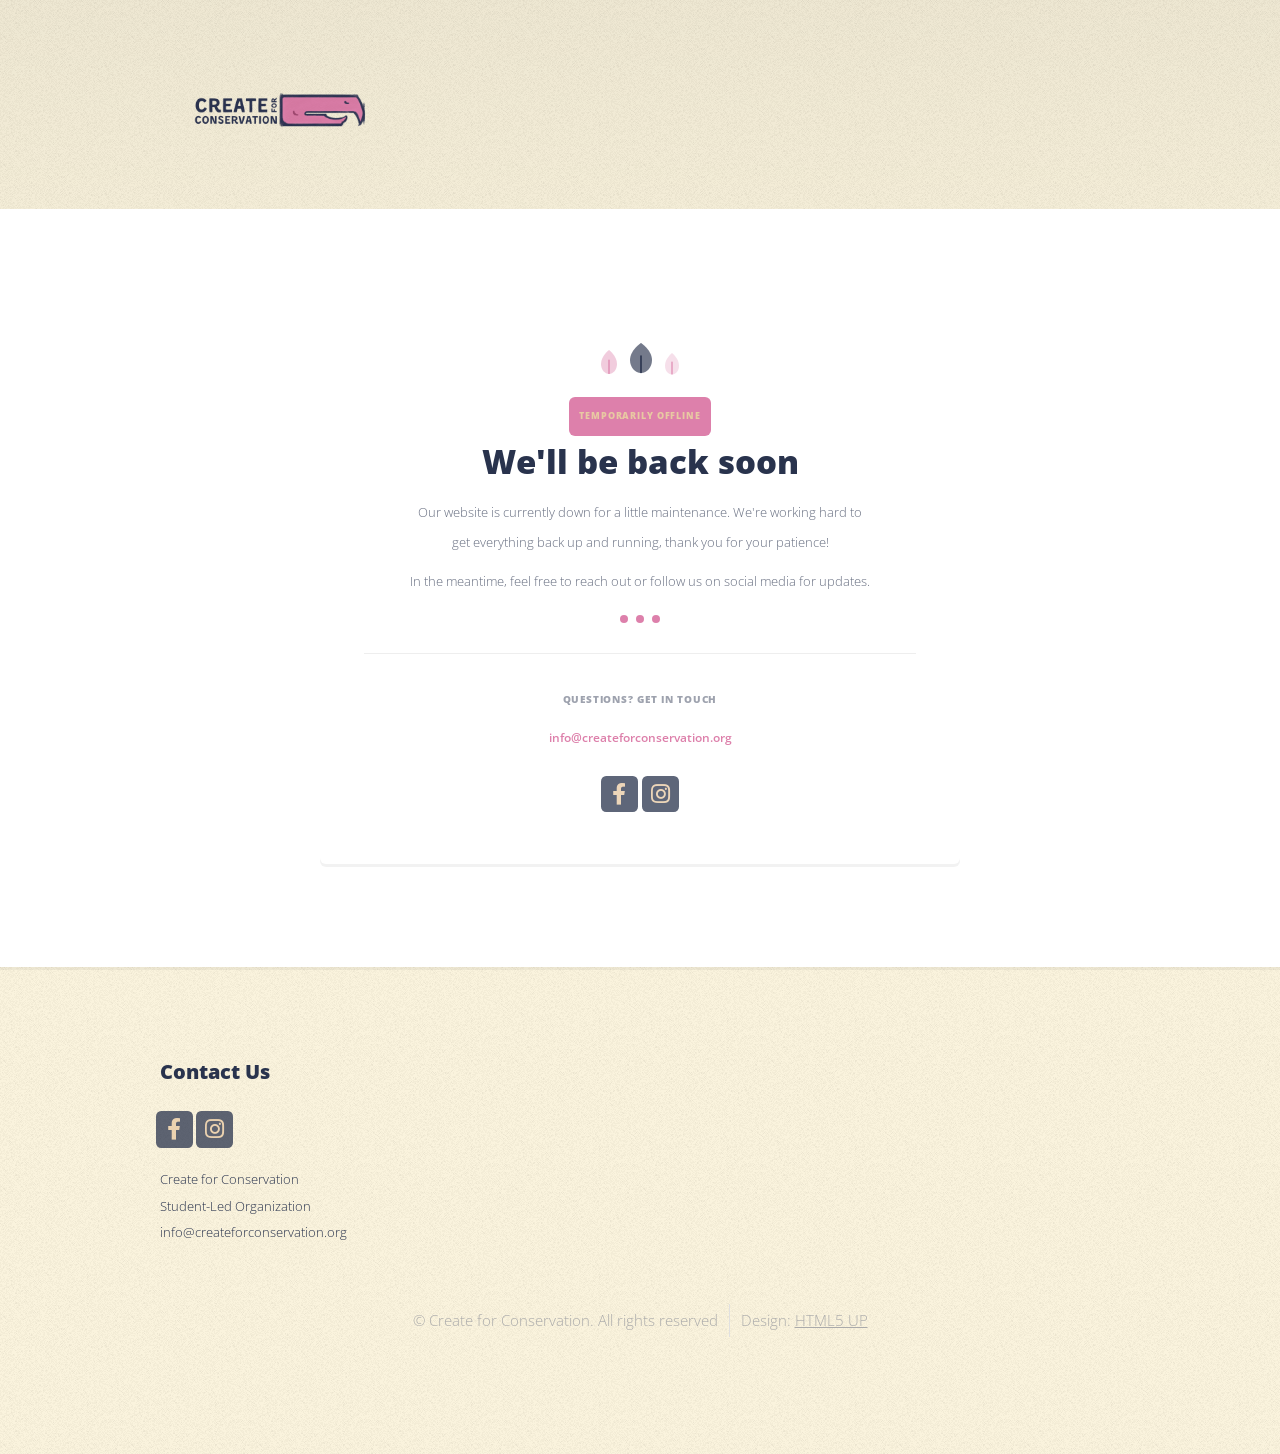
==== commit 64f42dc3: "Fix punctuation in maintenance message" ====
--- a/index.html
+++ b/index.html
@@ -427,7 +427,7 @@
 
 					<h2>We'll be back soon</h2>
 
-					<p>Our website is currently down for a little maintenance. We're working hard to get everything back up and running — thank you for your patience!</p>
+					<p>Our website is currently down for a little maintenance. We're working hard to get everything back up and running, thank you for your patience!</p>
 					<p>In the meantime, feel free to reach out or follow us on social media for updates.</p>
 
 					<div class="dots">
